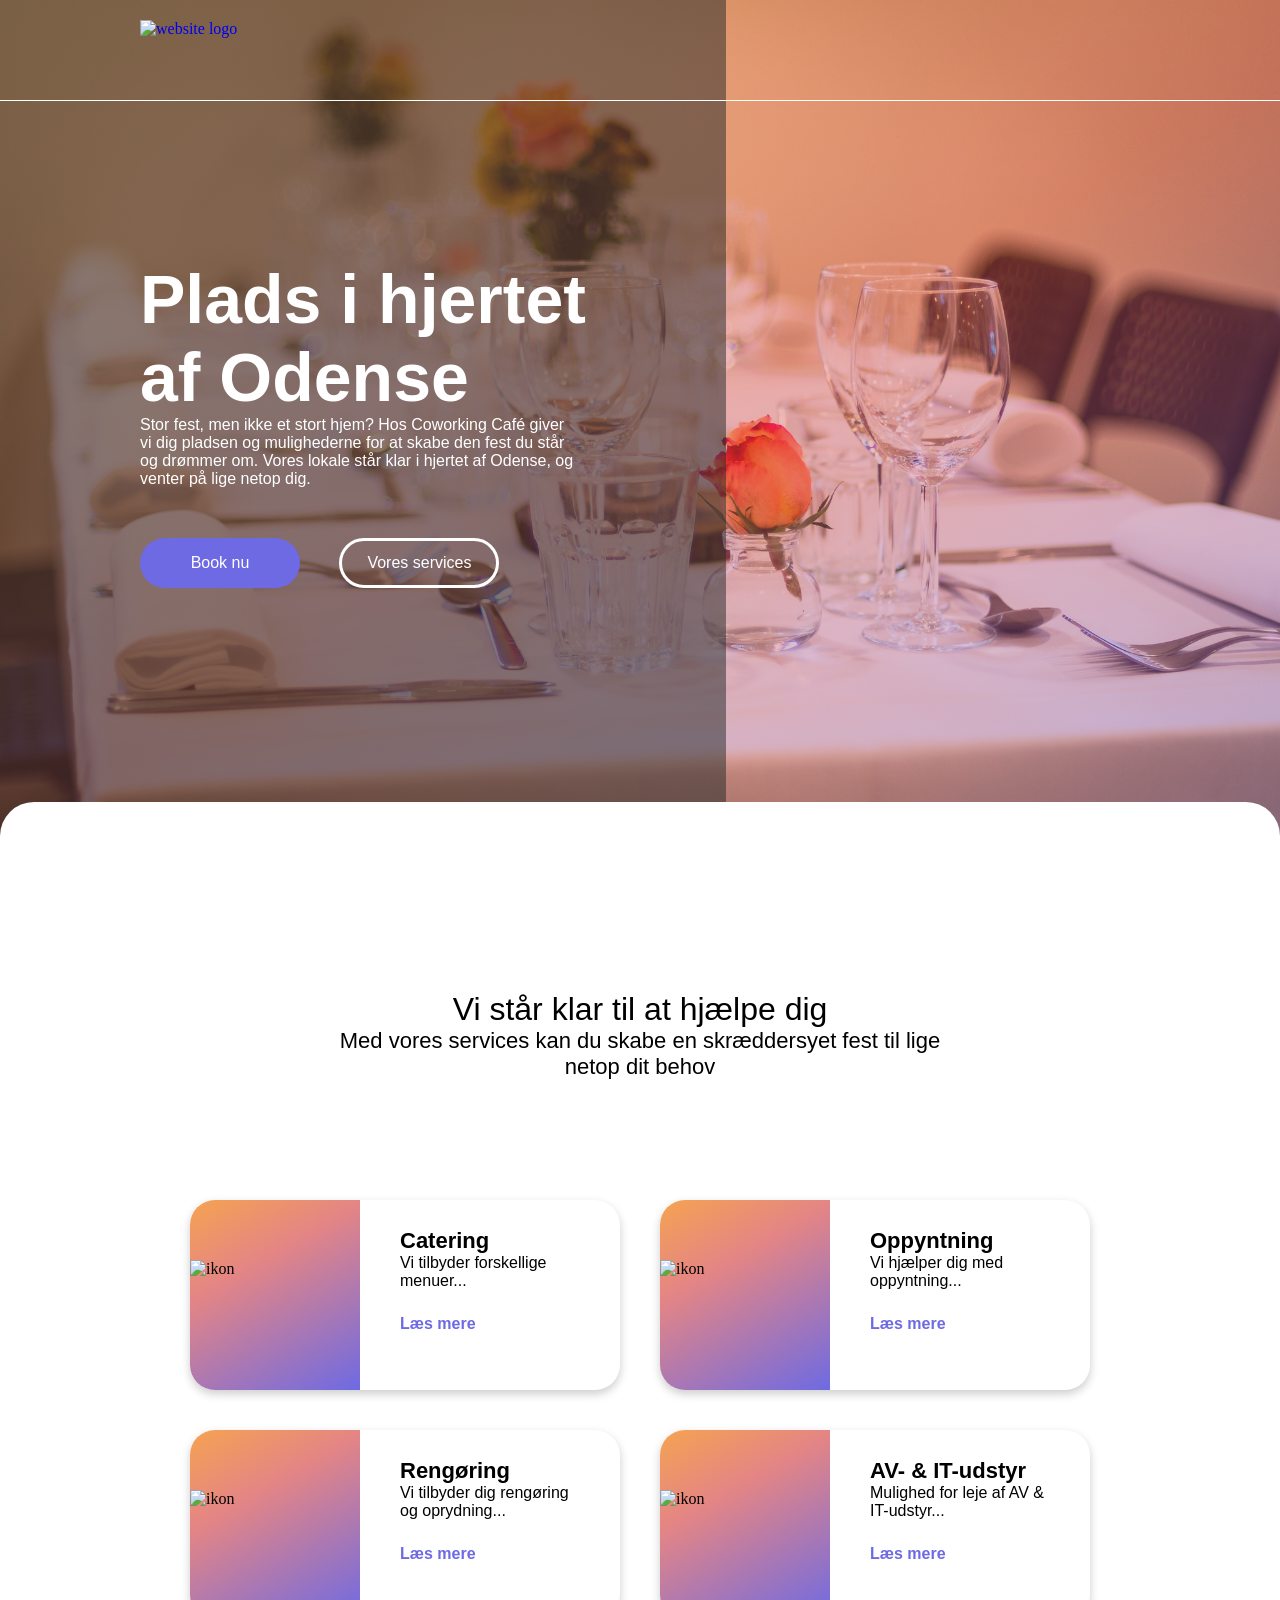
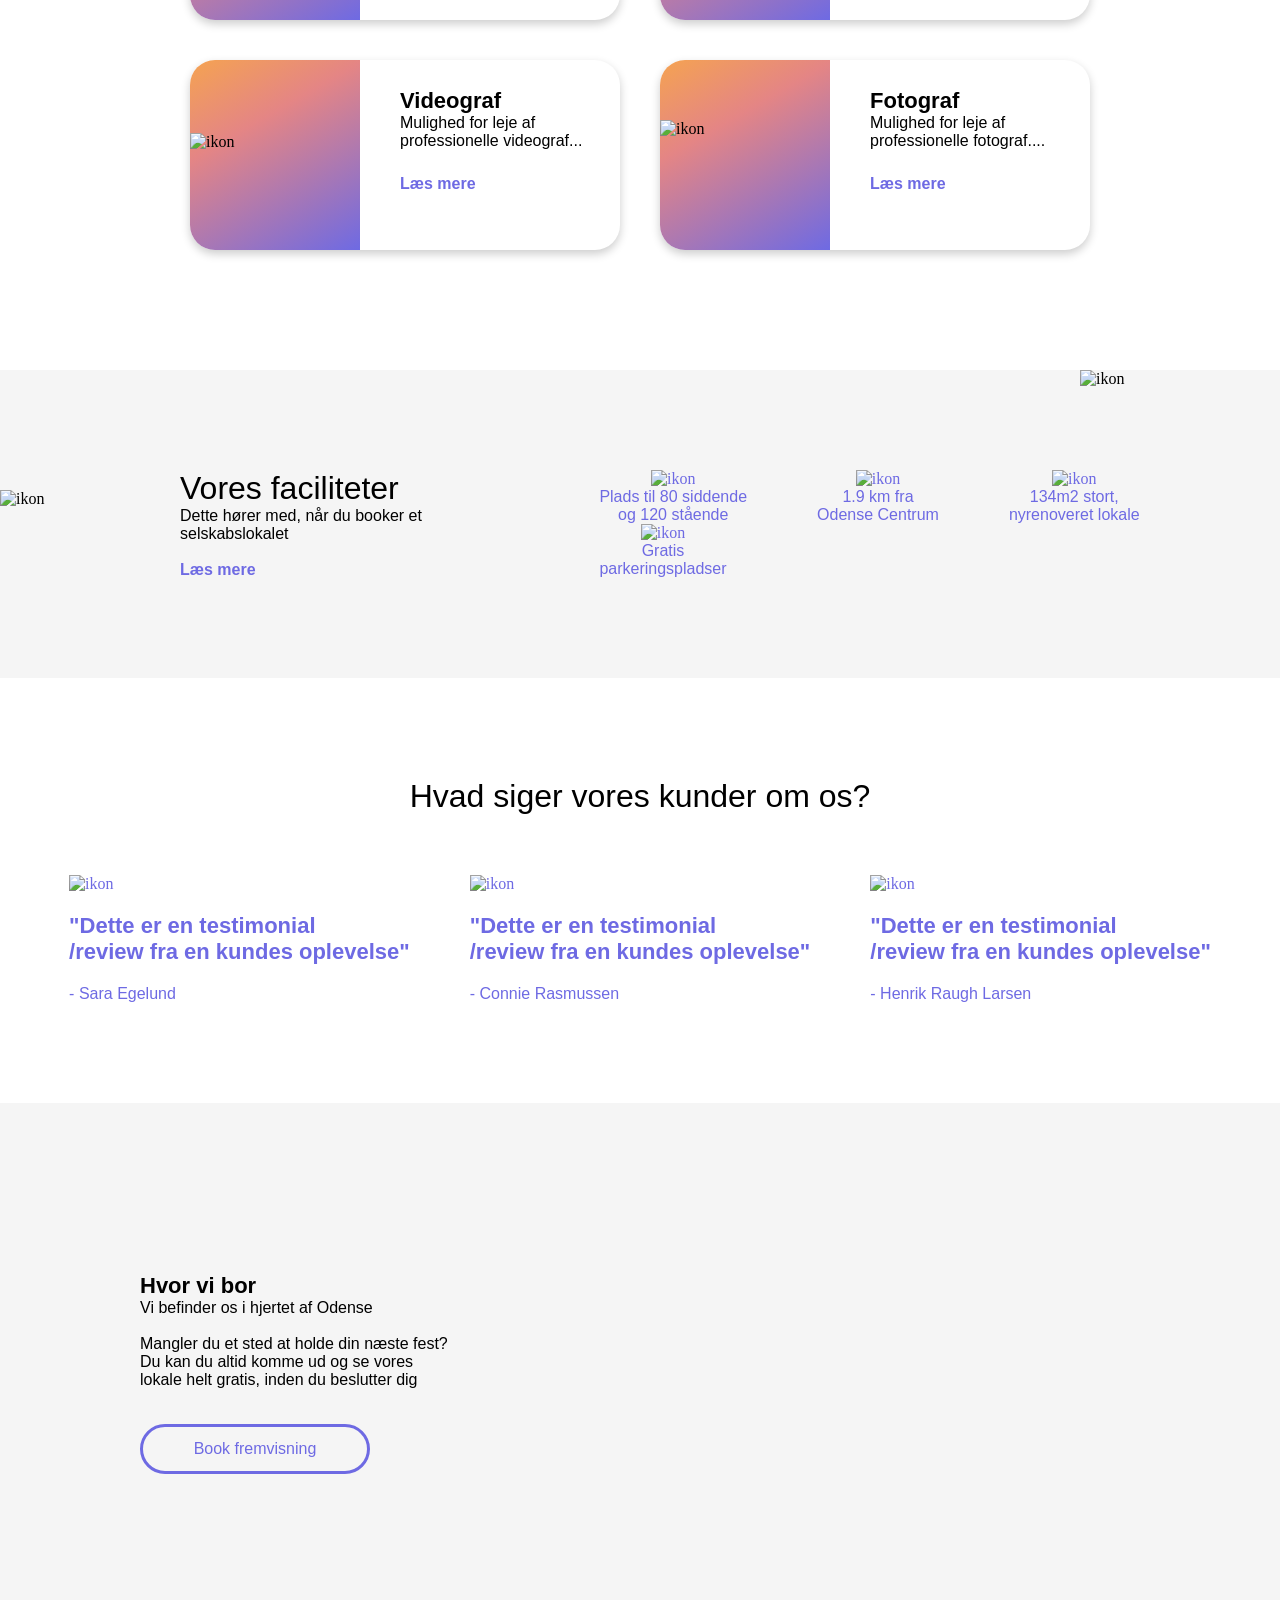
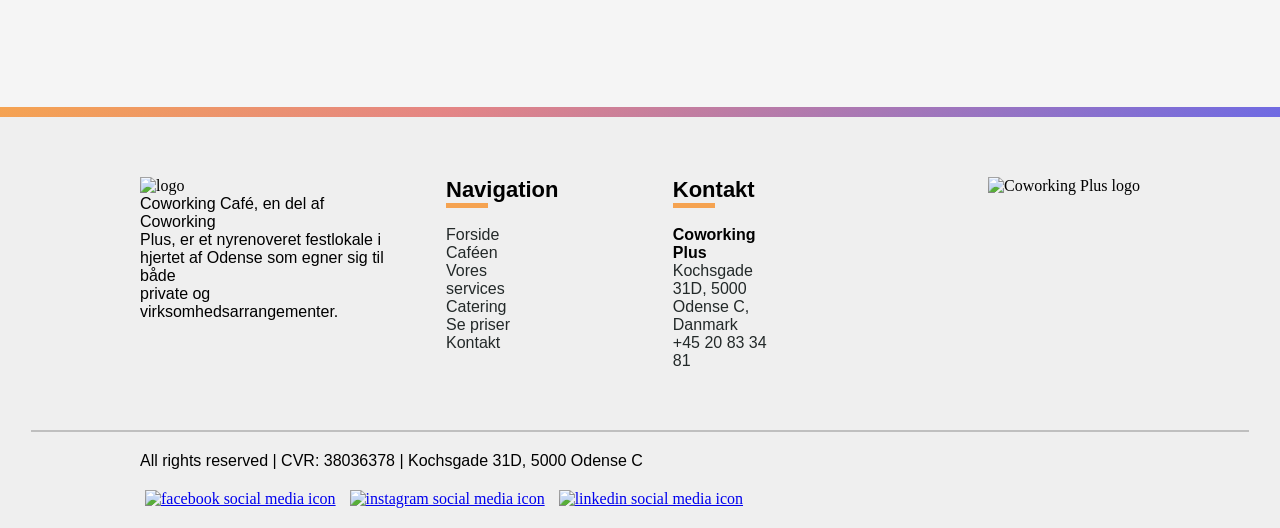
==== index.html @ d00b1289 "Add files via upload" ====
<!DOCTYPE html>
<html lang="da" dir="ltr">
  <head>
    <meta charset="utf-8">
    <link rel="stylesheet" href="style.css">
    <title>Coworking Café</title>
  </head>
  <body>
    <!--start of navigation-->
    <nav>
      <a href="index.html"><img src="ikoner/logo/logo-coworking.svg" alt="website logo"></a>
      <ul class="nav-links">
        <li>
          <a href="index.html">Forside</a>
        </li>
        <li>
          <a href="cafeen.html">Caféen</a>
        </li>
        <li>
          <a href="services.html">Vores services</a>
        </li>
        <li>
          <a href="catering.html">Catering</a>
        </li>
        <li>
          <a href="priser.html">Se priser</a>
        </li>
        <li>
          <a href="kontakt.html">Kontakt</a>
        </li>
        <a href="404.html">
          <button type="button" name="button" class="nav-primary"> Book nu </button></a>
      </ul>
    </nav>
    <!--end of navigation-->



    <!--start of hero section-->
    <div class="hero-image">
      <div class="hero-readmore-container">
        <a href="#scroll">
          <img src="ikoner/Arrow-down-white.svg" class="arrow-icon" alt="ikon">
          <p class="hover">Læs mere</p></a>
      </div>

      <div class="hero-overlay">
        <h1>Plads i hjertet <br>
          af Odense</h1>
        <p>Stor fest, men ikke et stort hjem? Hos Coworking Café giver <br>
          vi dig pladsen og mulighederne for at skabe den fest du står <br>
          og drømmer om. Vores lokale står klar i hjertet af Odense, og <br>
          venter på lige netop dig.</p>
          <!--start of primary button-->
          <a href="404.html">
            <button type="button" name="button" class="primary"> Book nu </button></a>
          <!--end of primary button-->
          <!--start of tertiary button-->
          <a href="services.html">
            <button type="button" name="button" class="tertiary">Vores services</button></a>
          <!--end of tertiary button-->
      </div>
      <div class="header-bar" id="scroll">
      </div>
    </div>



    <!--end of hero section-->



    <!--start of service cards-->
    <div class="section-title">
      <h3>Vi står klar til at hjælpe dig</h3>
      <h5>Med vores services kan du skabe en skræddersyet fest til lige <br>
        netop dit behov</h5>
    </div>

    <!--cards-->
    <section class="main-section">
      <div class="service-card">
        <div class="service-icon">
          <img src="ikoner/services/white/icon-fork.svg" alt="ikon">
        </div>
        <div class="text-right">
          <h4>Catering</h4>
          <p>Vi tilbyder forskellige menuer...</p>
          <!--start of tertiary 2 button-->
          <a href="catering.html">
            <button class="tertiary2"><span> Læs mere </span></button></a>
          <!--start of tertiary 2 button-->
        </div>
      </div>

      <div class="service-card">
        <div class="service-icon">
          <img src="ikoner/services/white/icon-celebration.svg" alt="ikon">
        </div>
        <div class="text-right">
          <h4>Oppyntning</h4>
          <p>Vi hjælper dig med oppyntning...</p>
          <!--start of tertiary 2 button-->
          <a href="services.html">
            <button class="tertiary2"><span> Læs mere </span></button></a>
          <!--start of tertiary 2 button-->
        </div>
      </div>

      <div class="service-card">
        <div class="service-icon">
          <img src="ikoner/services/white/icon-cleaning.svg" alt="ikon">
        </div>
        <div class="text-right">
          <h4>Rengøring</h4>
          <p>Vi tilbyder dig rengøring og oprydning...</p>
          <!--start of tertiary 2 button-->
          <a href="services.html">
            <button class="tertiary2"><span> Læs mere </span></button></a>
          <!--start of tertiary 2 button-->
        </div>
      </div>

      <div class="service-card">
        <div class="service-icon">
          <img src="ikoner/services/white/icon-laptop.svg" alt="ikon">
        </div>
        <div class="text-right">
          <h4>AV- & IT-udstyr</h4>
          <p>Mulighed for leje af AV & IT-udstyr...</p>
          <!--start of tertiary 2 button-->
          <a href="services.html">
            <button class="tertiary2"><span> Læs mere </span></button></a>
          <!--start of tertiary 2 button-->
        </div>
      </div>

      <div class="service-card">
        <div class="service-icon">
          <img ID="video-icon" src="ikoner/services/white/icon-video.svg" alt="ikon">
        </div>
        <div class="text-right">
          <h4>Videograf</h4>
          <p>Mulighed for leje af professionelle videograf...</p>
          <!--start of tertiary 2 button-->
          <a href="services.html">
            <button class="tertiary2"><span> Læs mere </span></button></a>
          <!--start of tertiary 2 button-->
        </div>
      </div>

      <div class="service-card">
        <div class="service-icon">
          <img src="ikoner/services/white/icon-camera.svg" alt="ikon">
        </div>
        <div class="text-right">
          <h4>Fotograf</h4>
          <p>Mulighed for leje af professionelle fotograf....</p>
          <!--start of tertiary 2 button-->
          <a href="services.html">
            <button class="tertiary2"><span> Læs mere </span></button></a>
          <!--start of tertiary 2 button-->
        </div>
      </div>
    </section>
    <!--end of service cards-->



    <!--start of facility section -->
  <div class="facility-container">
    <div class="title">
      <div class="text">
       <h3>Vores faciliteter</h3>
        <p>  Dette hører med, når du booker et selskabslokalet </p>
         <br>

   <!--start of tertiary 2 button !-->
       <a href="cafeen.html">
        <button class="tertiary2"><span> Læs mere </span></button></a>
       </div>
    </div>
  <!--end of tertiary 2 button-->

  <!--start of icons !-->
  <div class="column">
    <div class="people">
      <img src="Ikoner/faciliteter/gradient/icon-people.svg" class="people-icon" alt="ikon">
         <p>Plads til 80 siddende <br>
       og 120 stående</p>
    </div>

    <div class="shoppingbag">
      <img src="Ikoner/faciliteter/gradient/icon-shoppingbag.svg" class="shoppingbag-icon" alt="ikon">
        <p> 1.9 km fra <br>
          Odense Centrum</p>
    </div>

    <div class="building">
      <img src="Ikoner/faciliteter/gradient/icon-building.svg" class="building-icon" alt="ikon">
        <p> 134m2 stort, <br>
          nyrenoveret lokale</p>
    </div>

      <div class="parking">
        <img src="Ikoner/faciliteter/gradient/icon-parking.svg" class="parking-icon" alt="ikon">
           <p> Gratis <br>
         parkeringspladser</p>
      </div>
   </div>
  <!--End of icon-->

  <!--start of flowers image -->
    <div class="flower-top">
      <img src="Ikoner/blomster/gradient/flower-top.svg" class="flower-top" alt="ikon">
    </div>

    <div class="flower-down">
      <img src="Ikoner/blomster/gradient/flower-down.svg" class="flower-down" alt="ikon">
    </div>
  </div>
    <!--end of flowers -->
    <!--end of facility section -->



    <!--start of testimonial section-->
    <section class="testimonial-section">
      <h3>Hvad siger vores kunder om os?</h3>

      <div class="testimonial-row">
          <div class="testimonial-card">
            <img src="ikoner/testimonials/icon-qoutes.svg" alt="ikon">
            <h4>"Dette er en testimonial <br>
              /review fra en kundes oplevelse"</h4>
              <p>- Sara Egelund </p>
          </div>

          <div class="testimonial-card">
            <img src="ikoner/testimonials/icon-qoutes.svg" alt="ikon">
            <h4>"Dette er en testimonial <br>
              /review fra en kundes oplevelse"</h4>
              <p>- Connie Rasmussen</p>
          </div>

          <div class="testimonial-card">
            <img src="ikoner/testimonials/icon-qoutes.svg" alt="ikon">
            <h4>"Dette er en testimonial <br>
              /review fra en kundes oplevelse"</h4>
              <p>- Henrik Raugh Larsen </p>
          </div>
      </div>
    </section>
    <!--end of testimonial sections-->



  <!--start of map section-->
  <section class="map-section">
    <div class="map-textbox">
      <h4>Hvor vi bor</h4>
      <p>Vi befinder os i hjertet af Odense<br><br>

        Mangler du et sted at holde din næste fest? <br>
        Du kan du altid komme ud og se vores<br>
        lokale helt gratis, inden du beslutter dig</p>
        <!--start of secondary long button-->
        <a href="404.html">
          <button type="button" name="button" class="secondary-long">Book fremvisning</button></a>
        <!--end of secondary long button-->
    </div>

    <div class="google-maps">
      <iframe src="https://www.google.com/maps/embed?pb=!1m18!1m12!1m3!1d2265.408432195216!2d10.3978566!3d55.4032265!2m3!1f0!2f0!3f0!3m2!1i1024!2i768!4f13.1!3m3!1m2!1s0x464d2001b8039b37%3A0x5b349b2e5255efdf!2sKochsgade%2031D%2C%205000%20Odense!5e0!3m2!1sda!2sdk!4v1653044397996!5m2!1sda!2sdk" height="600px" width="100%" style="border:0;" allowfullscreen="" loading="lazy" referrerpolicy="no-referrer-when-downgrade"></iframe>
    </div>

  </section>
  <!--end of map sections-->



    <!--start of footer-->
    <footer>
      <div class="gradient-line">
      </div>

      <div class="container">
        <!--first column-->
        <div class="footer-col1">
          <img class="footer-logo" src="ikoner/logo/logo-coworking.svg" alt="logo" >
          <p>Coworking Café, en del af Coworking <br>
          Plus, er et nyrenoveret festlokale i <br>
          hjertet af Odense som egner sig til både <br>
          private og virksomhedsarrangementer.</p>
        </div>

        <div class="footer-alignleft">
          <!--secound column-->
          <div class="footer-col2">
            <h4>Navigation</h4>
            <hr class="yellow"><br>
            <ul class="footer-links">
              <li>
                <a href="index.html">Forside</a>
              </li>
              <li>
                <a href="cafeen.html">Caféen</a>
              </li>
              <li>
                <a href="services.html">Vores services</a>
              </li>
              <li>
                <a href="catering.html">Catering</a>
              </li>
              <li>
                <a href="priser.html">Se priser</a>
              </li>
              <li>
                <a href="kontakt.html">Kontakt</a>
              </li>
            </ul>
          </div>

          <!--third column-->
          <div class="footer-col3">
            <h4>Kontakt</h4>
            <hr class="yellow"><br>
            <p><b>Coworking Plus</b><br>
              <a href="https://www.google.com/maps/place/Kochsgade+31D,+5000+Odense/@55.4032295,10.3956626,17z/data=!3m1!4b1!4m5!3m4!1s0x464d2001b8039b37:0x5b349b2e5255efdf!8m2!3d55.4032265!4d10.3978567?hl=en">
                Kochsgade 31D, 5000<br>
                Odense C, Danmark</a><br>
            <a href="tel:+45 20 83 34 81">
              +45 20 83 34 81</a>
            </p>
          </div>
        </div>

        <!--fourth column-->
        <div class="footer-col4">
          <img class="coworking-plus-logo" src="ikoner/logo/logo-coworkingCafe.svg" alt="Coworking Plus logo">
        </div>
      </div>

      <!--bottom row-->
        <div class="container">
          <hr class="baseline">
          <div class="bottom-text">
            <p>All rights reserved | CVR: 38036378 | Kochsgade 31D, 5000 Odense C</p>
          </div>

          <div class="bottom-text">
            <a href="https://www.facebook.com/CWOPlusOdense/" target="_blank" ><img src="ikoner/some/icon-facebook.svg" alt="facebook social media icon"></a>
            <a href="https://www.instagram.com/cwoplus/?hl=da" target="_blank" ><img src="ikoner/some/icon-instagram.svg" alt="instagram social media icon"></a>
            <a href="https://www.linkedin.com/company/cwoplus/mycompany/" target="_blank"><img src="ikoner/some/icon-linkedin.svg" alt="linkedin social media icon"></a>
          </div>
        </div>
    </footer>
    <!--end of footer-->
  </body>
</html>
---- style.css ----
* {
  margin: 0;
  padding: 0;
}


@import url('https://fonts.googleapis.com/css2?family=Heebo:wght@400;500;700&display=swap');
h1{
  font-family: 'Heebo', sans-serif;
  font-size: 68px;
  font-weight: 700;
}

h2{
  font-family: 'Heebo', sans-serif;
  font-size: 48px;
  font-weight: 700;
}

h3{
  font-family: 'Heebo', sans-serif;
  font-size: 32px;
  font-weight: 500;
}

h4{
  font-family: 'Heebo', sans-serif;
  font-size: 22px;
  font-weight: 700;
}

h5{
  font-family: 'Heebo', sans-serif;
  font-size: 22px;
  font-weight: 400;
}

p {
  font-family: 'Heebo', sans-serif;
  font-size: 16px;
  font-weight: 400;
  text-decoration: none;
}

/*start of primary button*/
.primary{
  background-color: #6E6AE3;
  border: none;
  border-radius: 25px;
  color: #FFFFFF;
  cursor: pointer;
  font-family: 'Heebo', sans-serif;
  font-size: 16px;
  font-weight: 400;
  height: 50px;
  padding: 14px 40px 14px 40px;
  transition: 0.4s;
  width: 160px;
}

.primary:hover{
  background-color: #8783F3;
}
/*end of primary button*/

/*start of primary long button*/
.primary-long{
  background-color: #6E6AE3;
  border: none;
  border-radius: 25px;
  color: #FFFFFF;
  cursor: pointer;
  font-family: 'Heebo', sans-serif;
  font-size: 16px;
  font-weight: 400;
  height: 50px;
  padding: 14px 40px 14px 40px;
  transition: 0.4s;
  width: 230px;
}

.primary-long:hover{
  background-color: #8783F3;
}
/*end of primary long button*/

/*start of secondary long button*/
.secondary-long{
  background-color: #FFFFFF;
  border: solid 3px #6E6AE3;
  border-radius: 25px;
  color: #6E6AE3;
  cursor: pointer;
  font-family: 'Heebo', sans-serif;
  font-size: 16px;
  font-weight: 400;
  height: 50px;
  padding: 10px 40px 10px 40px;
  transition: 0.4s;
  width: 230px;
}

.secondary-long:hover{
  background-color: #6E6AE3;
  color: #FFFFFF;
}
/*end of secondary long button*/

/*start of tertiary button*/
.tertiary{
  background-color: transparent;
  border: solid 3px #FFFFFF;
  border-radius: 25px;
  color: #FFFFFF;
  cursor: pointer;
  font-family: 'Heebo', sans-serif;
  font-size: 16px;
  font-weight: 400;
  height: 50px;
  padding: 10px 20px 10px 20px;
  transition: 0.4s;
  width: 160px;
}

.tertiary:hover{
  background-color: #FFFFFF;
  color: #816869;
}
/*end of tertiary button*/

/*start of tertiary 2 button*/
.tertiary2 {
  background-color: transparent;
  border: none;
  color: #6E6AE3;
  cursor: pointer;
  font-family: 'Heebo', sans-serif;
  font-size: 16px;
  font-weight: 700;
  text-align: center;
}

.tertiary2 span {
  cursor: pointer;
  display: inline-block;
  position: relative;
  transition: 0.2s;
}

.tertiary2 span:after {
  content: url(ikoner/hover/right-arrow.svg);
  position: absolute;
  opacity: 0;
  transition: 0.2s;
}

.tertiary2:hover span {
  padding-right: 40px;
}

.tertiary2:hover span:after {
  opacity: 1;
  right: 0;
  padding: 0px 0px 0px 10px;
}
/*end of tertiary 2 button*/

/*start global code*/
/*start navigation*/
@media only screen and (max-width:1400px) {
  .nav-links{
    display: none;
  }
}


nav{
  background-color: transparent;
  border-bottom: 1px solid #FFFFFF;
  height: auto;
  text-align: right;
  padding: 20px 0px 20px 0px;
  position: absolute;
  width: 100%;
  z-index: 9999;
}

nav img{
  float: left;
  height: 60px;
  margin-left: 140px;
}

.nav-links{
  font-family: 'Heebo', sans-serif;
  font-size: 16px;
  font-weight: 700;
  list-style: none;
}

.nav-links li {
  display: inline-block;
  padding: 0px 20px;
}

.nav-links li a {
  color: #FFFFFF;
  text-decoration: none;
  transition: all 0.3s ease 0s;
}

.nav-links li a:hover {
  color: #6E6AE3;
}
  /*start of primary button*/
.nav-primary{
  align-items: flex-end;
  background-color: #6E6AE3;
  border: none;
  border-radius: 25px;
  color: #FFFFFF;
  cursor: pointer;
  font-family: 'Heebo', sans-serif;
  font-size: 16px;
  font-weight: 400;
  height: 50px;
  margin: 0px 140px 0px 50px;
  padding: 14px 40px 14px 40px;
  transition: 0.4s;
  width: 160px;
}

.primary:hover{
  background-color: #8783F3;
}
  /*end of primary button*/
  /*end of navigation*/




/*Start of subheader*/
.subheader-img {
  background-image: linear-gradient(150deg, rgba(245, 163, 81, 0.4), rgba(217, 82, 82, 0.4), rgba(110, 106, 227, 0.4)), url("img/hero-image.jpg");
  background-position: center;
  background-repeat: no-repeat;
  background-size: cover;
  font-family: Arial, Helvetica, sans-serif;
  height: 40%;
  margin: 0;
  position: relative;
}

.subheader-overlay{
  color: #FFFFFF;
  height: auto;
  padding: 150px 0px 70px 0px;
  position: absolute;
  text-align: center;
  width: 100%;
}

.subheader-bar{
  background-color: #ffffff;
  border-top-left-radius: 34px;
  border-top-right-radius: 34px;
  height: 100px;
  position: absolute;
  top: 36%;
  width: 100%;
}

.section-title{
  margin: 0px 0px 100px 0px;
  text-align: center;
}
  /*end of subheader*/



  /*start of footer*/
  .gradient-line{
    background: linear-gradient(150deg, #F5A351 0%, #E48585 35%, #6E6AE3 100%);
    height: 10px;
    margin-bottom: 60px;
    width: 100%;
  }

  footer{
    background-color: #EFEFEF;
    height: auto;
    width: 100%;
  }

  .yellow{
    background-color: #F5A351;
    border-color: #F5A351;
    border-style: solid;
    height: 3px;
    width: 40px;
  }

  .container{
    display: flex;
    flex-wrap: wrap;
    justify-content: space-between;
    width: 100%;
  }

  .footer-alignleft{
    display: flex;
    margin-right: auto;
    width: 30%;
  }

  /*first column*/
  .footer-col1{
    padding-left: 140px;
    width: 20%;
  }

  .footer-logo{
  }

  /*secound column*/
  .footer-col2{
    margin-left: 50px;
    width: 20%;
  }

  .footer-links{
    list-style: none;
  }

  .footer-links li a{
    color: #232929;
    font-family: 'Heebo', sans-serif;
    font-size: 16px;
    font-weight: 400;
    list-style: none;
    text-decoration: none;
  }

  .footer-links li a:hover{
    color: #6E6AE3;
    transition: 0.3s;
  }

  /*third column*/
  .footer-col3{
    margin-left: 150px;
    width: auto;
  }

  .footer-col3 a{
    color: #232929;
    text-decoration: none;
  }

  .footer-col3 a:hover{
    color: #6E6AE3;
    text-decoration: none;
  }

  /*fourth column*/
  .footer-col4{
    float: right;
    width: 30%;
  }

  .footer-col4 .coworking-plus-logo{
    float: right;
    padding-right: 140px;
    margin-right: auto;
  }

  /*bottom row*/
  .baseline{
    align-items: center;
    background-color: #BFBFBF;
    border-color: #BFBFBF;
    border-style: solid;
    margin: 60px auto 20px auto;
    width: 95%;
  }

  .bottom-text{
    margin: 0px 140px 20px 140px;
  }

  .bottom-text img{
    margin: 0px 5px 0px 5px;
  }
  /*end of footer*/
/*end of gobal code*/


/*-----------------------------------------------------------------*/


/*start of index page*/
/*start of hero section*/
body, html {
  height: 100%;
}

.hero-image {
  background-image: linear-gradient(150deg, rgba(245, 163, 81, 0.4), rgba(217, 82, 82, 0.4), rgba(110, 106, 227, 0.4)), url("img/hero-image.jpg");
  background-position: center;
  background-repeat: no-repeat;
  background-size: cover;
  font-family: Arial, Helvetica, sans-serif;
  height: 99%;
  margin: 0;
  position: relative;
}

.hero-overlay{
  background: rgba(35, 41, 41, 0.5);
  color: #FFFFFF;
  height: 65%;
  padding: 260px 140px 0px 140px;
  position: absolute;
  text-shadow: rgba(35, 41, 41, 0.2);
  width: auto;
}

.hero-overlay button{
  margin: 50px 35px 0px 0px;
}


/*scroll down*/
@media only screen and (max-width: 1500px) {
  .hero-readmore-container {
    display: none;
   }
}

.hero-readmore-container {
  color: #FFFFFF;
  left: 0;
  padding-bottom: 80px;
  position: absolute;
  right: 0;
  text-align: center;
  top: 78%;
  z-index: 9999;
 }

 .hero-readmore-container a{
   color: #FFFFFF;
   text-decoration: none;
 }
/*end of hero section*/



/*start of service section*/
.header-bar{
  background-color: #FFFFFF;
  border-top-left-radius: 34px;
  border-top-right-radius: 34px;
  height: 100px;
  position: absolute;
  top: 90%;
  width: 100%;
}

.section-title{
  margin: 100px 0px 100px 0px;
  text-align: center;
}

/*start of service cards*/
.main-section {
  display: flex;
  flex-wrap: wrap;
  justify-content: center;
  margin: 0px 140px 100px 140px;
}

.service-card {
  background: #FFFFFF;
  border-radius: 25px;
  box-shadow: 0px 4px 10px rgba(0,0,0, 0.2);
  box-sizing: border-box;
  float: right;
  margin: 20px;
  height: 190px;
  width: 430px
}

.service-icon{
  background: linear-gradient(150deg, #F5A351 0%, #E48585 35%, #6E6AE3 100%);
  border-top-left-radius: 25px;
  border-bottom-left-radius: 25px;
  float:left;
  height: 190px;
  width: 170px;
}

#video-icon{
  padding-top: 73px;
}

.service-icon img{
  display: block;
  padding-top: 60px;
  margin: auto;
}

.text-right{
  padding: 28px 30px 30px 210px;
}

.text-right button{
  padding-top: 25px;
}
/*end of service cards*/
/*end of service section*/



/*start of facility section*/
.title {
  padding: 100px 40px 0px 180px;

/*Start of facility icons*/
}
.column {
  color: #6E6AE3;
  column-gap: 70px;
  display: flex;
  float: right;
  flex-wrap: wrap;
  padding: 100px 100px 100px 100px;
  text-align: center;
  }

.facility-container {
  background-color: #F5F5F5;
  display: flex;
  flex-direction: row;
}

.people-icon {
  height: 70px;
  width: 70px;
}

.shoppingbag-icon {
  height: 70px;
  width: 70px;
}

.building-icon {
  height: 70px;
  width: 70px;
}

.parking-icon {
  height: 70px;
  width: 70px;
}

/*Start of flowers*/
.flower-top{
  display: flex;
  height: 200px;
  right: 0;
  padding: 0px 0px 0px 0px;
  position: absolute;
  width: 200px;
}

.flower-down{
  display: flex;
  height: 200px;
  width: 200px;
  padding: 60px 0px 140px 0px;
  position: absolute;
}
/*End of flowers*/
/*end of facility section*/



/*start of testimonial sections*/
.testimonial-section{
  height: auto;
}

.testimonial-section h3{
  padding-top: 100px;
  text-align: center;
}

.testimonial-row{
  display: flex;
  flex-wrap: wrap;
  justify-content: center;
}

.testimonial-card{
  color: #6E6AE3;
  margin: 60px 30px 100px 30px;
}

.testimonial-card h4{
  margin: 20px 0px 20px 0px;
}
/*end of testimonial sections*/

/*start of map section*/
.map-section{
  background-color: #F5F5F5;
  display: flex;
  flex-wrap: wrap;
  justify-content: space-between;
  width: 100%;
}

.map-section button{
 background-color: #F5F5F5;
 margin-top: 35px;
}

.map-textbox{
  padding: 170px 0px 170px 140px;
  width: auto;
}

.google-maps{
  float: right;
  width: 50%;
}
/*end of map section*/
/*end of index page*/


/*-----------------------------------------------------------------*/

/*start of cafeen page*/
/*start of café info*/
.cafe-button-container {
  margin: 50px 0px 70px 140px;
}

.cafe-button-container button {
  margin-right: 35px;
}

.cafe-info-container {
  display: flex;
  flex-direction: row;
  justify-content: space-between;
}

.cafe-text-container {
  margin-left: 140px;
  margin-top: 70px;
  width: 40%;
  }

.facility-container2 {
  border-left: #D3D4D4 solid 1px;
  display: flex;
  flex-direction: column;
  float: left;
  height: 250px;
  justify-content: space-between;
  margin: 90px 140px 0px 0px;
  padding-left: 100px;
  width: 30%;
 }

.facility {
  display: flex;
  flex-direction: row;
}

.facility-icon {
  margin-right: 20px;
}

.facility-icon2 {
  height: 32px;
  padding-left: 2px;
  padding-right: 26px;
}

.facility-icon3 {
  height: 30px;
  padding-left: 2px;
  padding-right: 24.5px;
}

.facility-icon4 {
  height: 35px;
  padding-left: 2px;
  padding-right: 24px;
}

#icon-text4 {
  padding-top: 5px;
}
/*end of café info*/


/*start of subnav*/
.subnav {
  display: flex;
  flex-direction: row;
  margin-bottom: 20px;
  margin-left: 140px;
}
.tab {
  background-color: #FFFFFF;
  border: none;
  cursor: pointer;
  font-family: 'heebo', 'Sans-serif';
  font-size: 16px;
  font-weight: 500;
  padding: 10px;
  width: 100px;
}

.tab:hover{
  color: #6E6AE3;
}

#tab1 {
  color: #6E6AE3;
  border-bottom: solid 5px #6E6AE3;
}

#tab2 {
  border-bottom: solid 5px #DEE1E0;
}

#tab3 {
  border-bottom: solid 5px #DEE1E0;
}
/*end of subnav*/

.visuals-container {
  display: block;
  height: 700px;
  text-align: center;
}

/*start of image gallery*/
.images-container {
  display: flex;
  flex-direction: row;
  height: 600px;
  margin: 0px 140px 0px 140px;
  justify-content: center;
  text-align: center;
  width: auto;
}

.images-container-mini {
  display: flex;
  flex-direction: column;
  height: 600px;
  width: auto;
}

.images-container-mini2 {
  display: flex;
  flex-direction: row;
}

.img1 {
  border: solid 10px #FFFFFF;
  height: 600px;
  object-fit: contain;
  width: auto;
}

.img2 {
  border: solid 10px #FFFFFF;
  height: 325px;
  object-fit: fill;
  width: auto;
}

.img3 {
  border: solid 10px #FFFFFF;
  height: 255px;
  object-fit: fill;
  width: auto;
}

.img4 {
  height: 550px;
  width: auto;
}

.img5 {
  height: 500px;
  width: auto;
}
/*end of image gallery*/

/*start of 3D block*/
.room-container {
  display: none;
  justify-content: center;
  width: auto;
}
/*end of 3D block*/

/*start of map block*/
.map-container {
  display: none;
  justify-content: center;
}

.google-maps2{
  height: auto;
  justify-content: center;
  margin: auto;
}
/*end of map block*/


/*end of cafeen page*/


/*-----------------------------------------------------------------*/


/*start of services page*/
  /*start of styled text*/
  .header-subtext
  {
    color: #FFFFFF;
    font-family: 'Heebo', sans-serif;
    font-size: 22px;
    font-weight: 400;
    padding-top: 0;
    text-shadow: 0px 3px 4px #2b2b2b;
  }
  .header-title-text{
    color: #FFFFFF;
    font-family: 'Heebo', sans-serif;
    font-size: 48px;
    font-weight: 700;
    text-shadow: 0px 3px 8px #2b2b2b;
  }

  .services-text-title{
    color: #232929;
    font-family: 'Heebo', sans-serif;
    font-size: 22px;
    font-weight: 500;
    padding-bottom: 25px;
  }

  .text-container{
    color: #232929;
  }
/*end of styled text*/




/*start of services cards*/
.button-container {
 text-align: center;
 padding-bottom: 80px;
 left: 50%;
}

.servicebox {
  align-items: center;
  background-color: #FFFFFF;
  border-radius: 25px;
  box-shadow: 0px 3px 6px #D6D6D6;
  display: flex;
  flex-direction: column;
  height: 330px;
  margin-top: 70px;
  margin: 70px 20px 0px 20px;
  padding: 20px;
  width: 240px;

}
.services-container {
  display: flex;
  flex-wrap: wrap;
  justify-content: center;
  margin: 0px 100px 50px 100px;
}

/*start of service icons styling*/
.services-icon-a {
  margin-bottom: 25px;
  margin-top: 20px;
}

.services-icon-b {
  margin-bottom: 20px;
  margin-top: 20px;
}

.services-icon-c {
  margin-bottom: 30px;
  margin-top: 20px;
}

.services-icon-d {
  margin-bottom: 21px;
  margin-top: 20px;
}

.services-icon-e {
  margin-bottom: 21px;
  margin-top: 20px;
}
/*end of service icons styling*/

.text-container {
  text-align: center;
  }
/*end of services cards*/
/*end of services page*/


/*-----------------------------------------------------------------*/


/*start of catering page*/
/*start of catering info*/
.catering-info {
  align-items: center;
  background-color: #FFFFFF;
  border-radius: 25px;
  display: flex;
  flex-direction: column;
  height: 330px;
  margin-top: 70px;
  padding: 20px;
  text-align: center;
  width: 240px;

}
.arrow-icon {
 margin-top: 12px;
}

.catering-icon {
  height: 80px;
  margin-bottom: 8px;
  margin-top: 20px;
  width: auto;
}

.catering-info-container {
  display:flex;
  flex-direction: row;
  justify-content: space-around;
  margin-bottom: 30px;
  margin-left: 140px;
  margin-right: 140px;
}

.readmore-container {
  text-align: center;
    padding-bottom: 80px;
 }

 .readmore-container a{
   color: #232929;
   text-decoration-line: none;
 }

/*end of catering info*/

/*start of menus*/
.flowers1 {
  height: 650px;
  left: 50%;
  margin-top: 35px;
  position: relative;
  text-align: center;
  top: 50%;
  transform: translate(-50%, -50%);
}

.flowers2 {
  height: 670px;
  left: 30%;
  margin-top: 35px;
  position: relative;
  text-align: center;
  top: 50%;
  transform: translate(-50%, -50%);
}

.food1 {
  height: 100%;
  width: 100%;
  object-fit: cover;
}

.food-image-container
  {
  width: 50%;
  height: 700px;
}

.menu1 {
  display: flex;
  flex-direction:row;
  height: 700px;
  width: 100%;
}

.menu-container {
  display: flex;
  flex-direction: column;
}

.menu-icon {
  height: auto;
  width: 33px;
  padding-bottom: 20px;
  padding-top: 20px;
}

.menu-icon2 {
  height: auto;
  width: 33px;
  padding-bottom: 15px;
  padding-top: 15px;
}


.menu-text-container
  {
  height: 700px;
  width: 50%;
  text-align:center;
}

.menu-text-wrapper {
  height: 700px;
  margin-top: 35px;
  position: absolute;
  text-align: center;
  transform: translate(25%, -100%);
}

.menu-text-wrapper2 {
  height: 700px;
  margin-top: 35px;
  position: absolute;
  text-align: center;
  transform: translate(25%,-102%);
}

.menu-text-wrapper3 {
  height: 700px;
  margin-top: 35px;
  position: absolute;
  text-align: center;
  transform: translate(33.5%, -100%);
}

.menu-top {
  margin-bottom: 20px;
}

/*end of menus*/
/*end of catering page*/


/*-----------------------------------------------------------------*/


/*start of priser page*/
.priser-title{
  text-align: center;
}

.priser-section{
  display: flex;
  flex-wrap: wrap;
  height: auto;
  justify-content: space-between;
  padding: 60px 140px 100px 140px;
}

/*skræddersyet*/
.skreddersyet{
  background-color: #FFFFFF;
  border-radius: 25px 25px 25px 25px;
  box-shadow: 0px 4px 10px rgba(0,0,0, 0.2);
  height: auto;
  width: auto;
}

.skreddersyet button{
  margin: 0px 80px 50px 80px;
}

.skreddersyet-pakke-box{
  background: linear-gradient(150deg, #F5A351 0%, #E48585 35%, #6E6AE3 100%);
  border-radius: 25px 25px 100px 0px;
  color: #FFFFFF;
  height: 280px;
  padding-top: 30px;
  text-align: center;
  width: 400px;
}

.skreddersyet-pakke-box p{
  padding-bottom: 20px;
}

.skreddersyet-pakke-box span{
  font-size: 22px;
}

.skreddersyet-pakke-service{
  border-radius: 0px 0px 25px 25px;
}

.plus{
  color: #232929;
  display: inline-block;
  font-family: 'Heebo', sans-serif;
  font-size: 16px;
  font-weight: 400;
  list-style: none;
  padding: 40px 0px 30px 100px;
  float: left;
}

ul.plus li{
  background: url("ikoner/se priser/icon-plus.svg")  no-repeat left top;
  padding-left: 60px;
  margin-bottom: 20px;
}



/*Premade*/
.premade{
  background-color: #FFFFFF;
  border-radius: 25px 25px 25px 25px;
  box-shadow: 0px 4px 10px rgba(0,0,0, 0.2);
  height: auto;
  width: auto;
}

.premade button{
  margin: 0px 80px 50px 80px;
}

.premade h1{
  margin-top: 20px;
}

.premade-pakke-box{
  background: #6E6AE3;
  border-radius: 25px 25px 100px 0px;
  color: #FFFFFF;
  height: 280px;
  padding-top: 30px;
  text-align: center;
  width: 400px;
}

.premade-pakke-box p{
  padding-bottom: 20px;
}

.premade-pakke-box span{
  font-size: 22px;
}

.premade-pakke-service{
  border-radius: 0px 0px 25px 25px;
}

.check{
  color: #232929;
  display: inline-block;
  font-family: 'Heebo', sans-serif;
  font-size: 16px;
  font-weight: 400;
  list-style: none;
  padding: 40px 0px 0px 100px;
  float: left;
}

ul.check li{
  background: url("ikoner/se priser/icon-check.svg")  no-repeat left top;
  padding-left: 60px;
  margin-bottom: 20px;
}

.cross{
  color: #C4C4C4;
  display: inline-block;
  font-family: 'Heebo', sans-serif;
  font-size: 16px;
  font-weight: 400;
  list-style: none;
  padding: 0px 0px 30px 100px;
  float: left;
}

ul.cross li{
  background: url("ikoner/se priser/icon-cancel.svg")  no-repeat left top;
  padding-left: 60px;
  margin-bottom: 20px;
}
/*end of priser page*/


/*-----------------------------------------------------------------*/


/*start of Kontakt page*/
/*start of styled text*/
.contact-subtext {
  color: #1D1D1D;
  font-family: 'Heebo', sans-serif;
  font-size: 22px;
  font-weight: 400;
  padding-top: 10px;
}

.contact-text{
  color: #FFFFFF;
  font-family: 'Heebo', sans-serif;
  font-size: 32px;
  font-weight: 500;
}
/*end of styled text*/


.contact1{
  display: flex;
  flex-direction: row;
  margin: 50px;
}

.contact-container {
  display: flex;
  flex-direction: row;
  height: 900px;
  justify-content: space-between;
  width: auto;
}

.contact-fields-container {
  margin: 30px;
  text-align: center;
}

.contact-field {
  margin-bottom: 25px;
  text-align: left;
}

.contact-form-container {
  display: flex;
  flex-direction: column;
  height: 700px;
  margin-left: 50px;
  margin-top: 150px;
  /* text-align: center; */
  width: 50%;
}

#send{
  margin-left: 30px;
}

.contact-img  {
  height: 700px;
  object-fit: contain;
  width: auto;
}

.contact-image-container {
  align-items: center;
  display: flex;
  justify-content: center;
  height: 700px;
  margin: 150px 0px 0px 140px;
  width: 50%;
}

.contact-info-container {
  display: flex;
  flex-direction: column;
  position: absolute;
  text-align: center;
}

.contact-icon {
  height: auto;
  width: 50px;
}

.contact-icon2 {
  height: auto;
  width: 50px;
}

.contact-icon3 {
  height: auto;
  width: 45px;
}
.contact-subtitles {
  text-align: center;

}

.contact-text {
  padding-left: 40px;
}

.input-field {
  border: 1px solid #b6b6b6;
  border-radius: 25px;
  height: 45px;
  padding-left: 18px;
  width: 90%;
}

.input-field-message {
  border: 1px solid #b6b6b6;
  border-radius: 25px;
  padding-bottom: 200px;
  padding-left: 18px;
  padding-top: 20px;
  width: 90%;
}


/*start of navbar*/
.nav-contact{
background-color: #FFFFFF;
box-shadow: 0px 0px 16px #D6D6D6;
height: auto;
text-align: right;
width: 100%;
padding: 20px 0px 20px 0px;
}


nav img{
float: left;
height: 60px;
margin-left: 140px;
}

.nav-contact{
font-family: 'Heebo', sans-serif;
font-size: 16px;
font-weight: 700;
list-style: none;
}

.nav-contact li {
display: inline-block;
padding: 0px 20px;
}

.nav-contact li a {
color: #1D1D1D;
text-decoration: none;
transition: all 0.3s ease 0s;
}

.nav-contact li a:hover {
color: #6E6AE3;
}
/*end of navbar*/
/*end of kontakt page*/



/*-----------------------------------------------------------------*/


/*start of error 404 page*/
#error-btn {
  margin-top: 80px;
}

.error-container {
  align-items: center;
  display: flex;
  flex-direction: row;
  justify-content: space-around;
  margin-left: 140px;
}

#error-img {
  height: auto;
  margin-top: 10%;
  width: 50%;
}

.error-text {
  width: 50%;
  margin-left: 100px;
  margin-top: 100px;
}
/*end of error 404 page*/
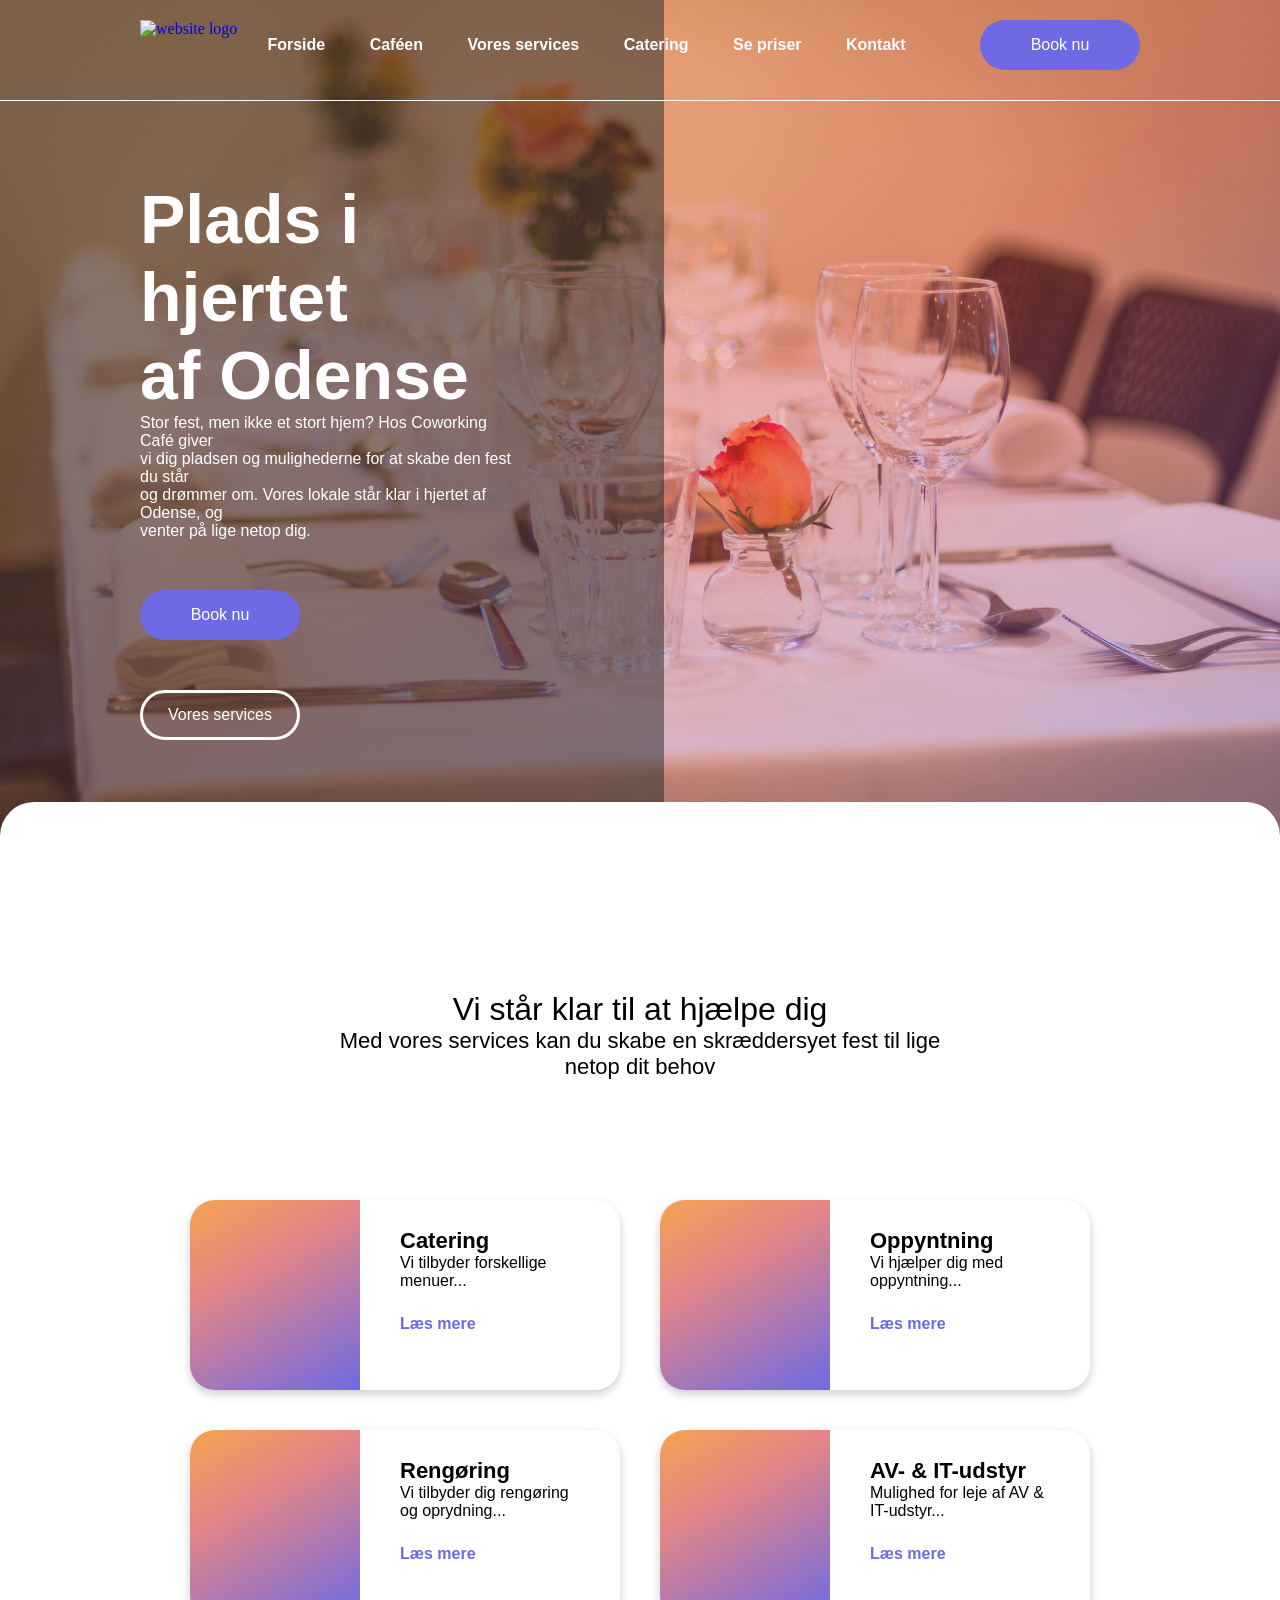
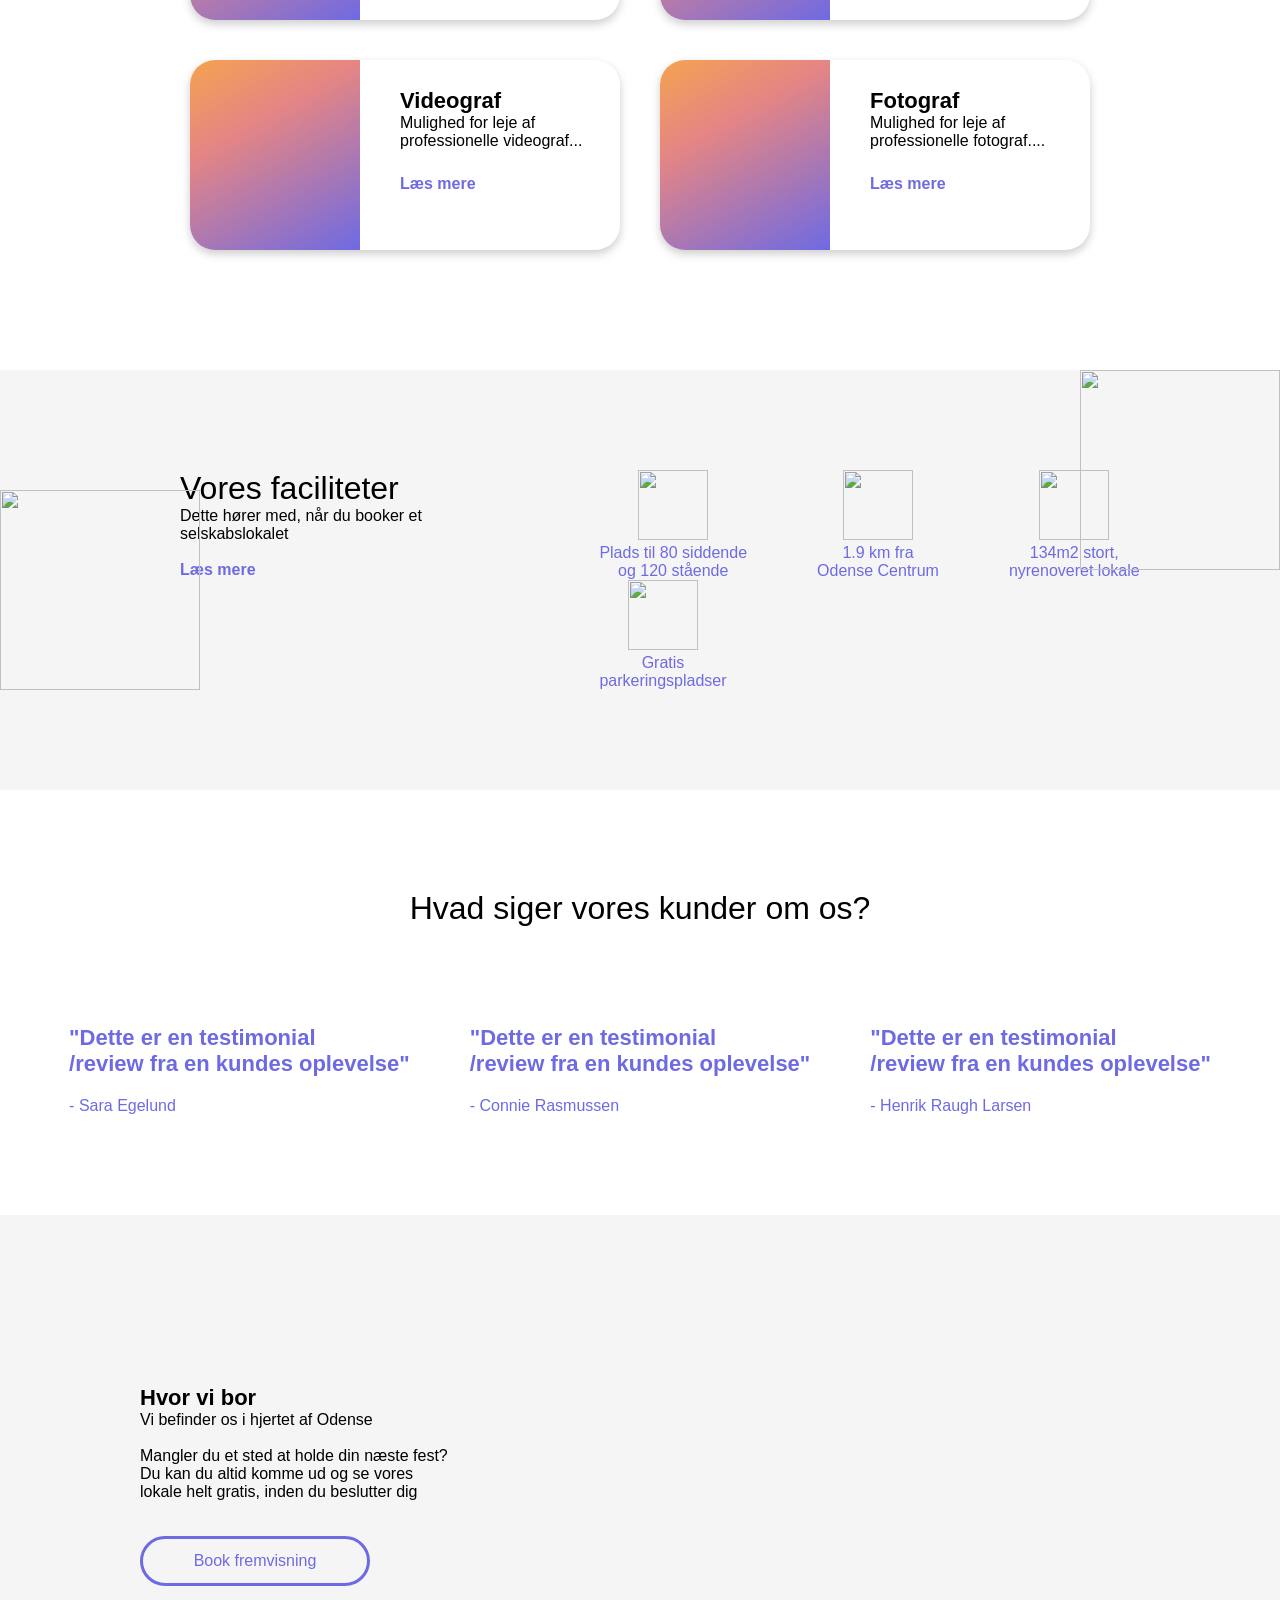
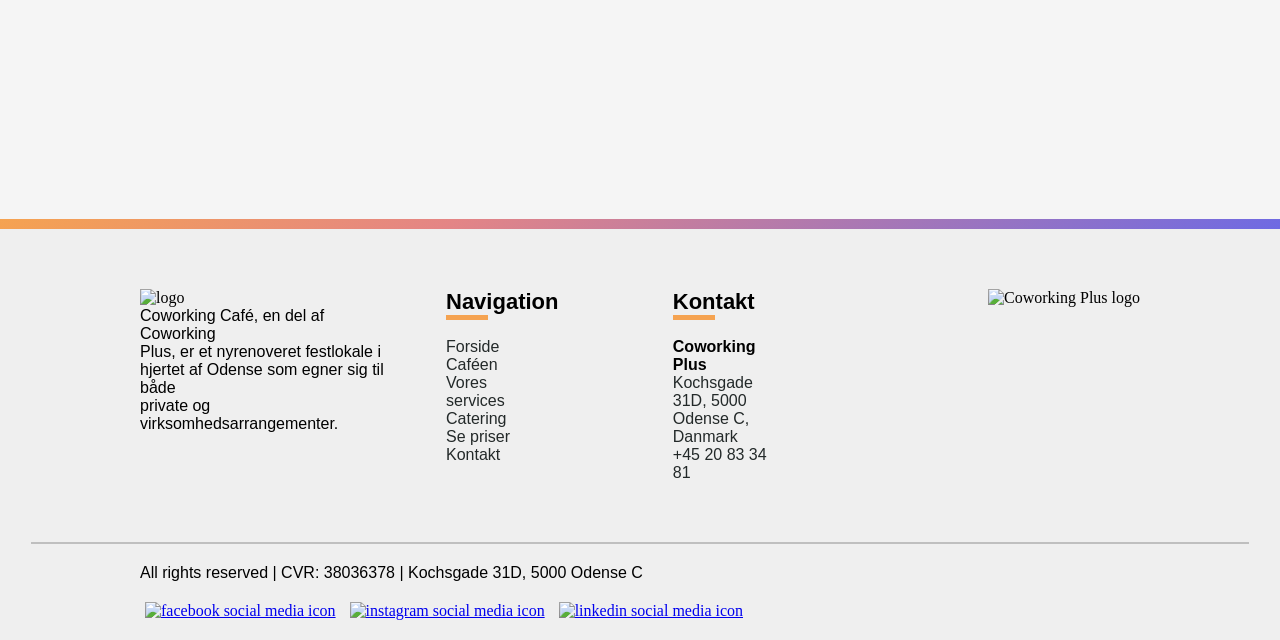
==== commit 384d08bf: "Add files via upload" ====
--- a/index.html
+++ b/index.html
@@ -1,5 +1,5 @@
 <!DOCTYPE html>
-<html lang="da" dir="ltr">
+<html lang="en" dir="ltr">
   <head>
     <meta charset="utf-8">
     <link rel="stylesheet" href="style.css">
@@ -40,25 +40,26 @@
     <div class="hero-image">
       <div class="hero-readmore-container">
         <a href="#scroll">
-          <img src="ikoner/Arrow-down-white.svg" class="arrow-icon" alt="ikon">
+          <img src="ikoner/Arrow down white.svg" class="arrow-icon"></img>
           <p class="hover">Læs mere</p></a>
       </div>
-
       <div class="hero-overlay">
-        <h1>Plads i hjertet <br>
-          af Odense</h1>
-        <p>Stor fest, men ikke et stort hjem? Hos Coworking Café giver <br>
-          vi dig pladsen og mulighederne for at skabe den fest du står <br>
-          og drømmer om. Vores lokale står klar i hjertet af Odense, og <br>
-          venter på lige netop dig.</p>
-          <!--start of primary button-->
-          <a href="404.html">
-            <button type="button" name="button" class="primary"> Book nu </button></a>
-          <!--end of primary button-->
-          <!--start of tertiary button-->
-          <a href="services.html">
-            <button type="button" name="button" class="tertiary">Vores services</button></a>
-          <!--end of tertiary button-->
+        <div class="hero-overlay-text">
+          <h1>Plads i hjertet <br>
+            af Odense</h1>
+          <p>Stor fest, men ikke et stort hjem? Hos Coworking Café giver <br>
+            vi dig pladsen og mulighederne for at skabe den fest du står <br>
+            og drømmer om. Vores lokale står klar i hjertet af Odense, og <br>
+            venter på lige netop dig.</p>
+            <!--start of primary button-->
+            <a href="404.html">
+              <button type="button" name="button" class="primary"> Book nu </button></a>
+            <!--end of primary button-->
+            <!--start of tertiary button-->
+            <a href="services.html">
+              <button type="button" name="button" class="tertiary">Vores services</button></a>
+            <!--end of tertiary button-->
+        </div>
       </div>
       <div class="header-bar" id="scroll">
       </div>
@@ -81,7 +82,7 @@
     <section class="main-section">
       <div class="service-card">
         <div class="service-icon">
-          <img src="ikoner/services/white/icon-fork.svg" alt="ikon">
+          <img src="ikoner/services/white/icon-fork.svg" alt="">
         </div>
         <div class="text-right">
           <h4>Catering</h4>
@@ -95,7 +96,7 @@
 
       <div class="service-card">
         <div class="service-icon">
-          <img src="ikoner/services/white/icon-celebration.svg" alt="ikon">
+          <img src="ikoner/services/white/icon-celebration.svg" alt="">
         </div>
         <div class="text-right">
           <h4>Oppyntning</h4>
@@ -109,7 +110,7 @@
 
       <div class="service-card">
         <div class="service-icon">
-          <img src="ikoner/services/white/icon-cleaning.svg" alt="ikon">
+          <img src="ikoner/services/white/icon-cleaning.svg" alt="">
         </div>
         <div class="text-right">
           <h4>Rengøring</h4>
@@ -123,7 +124,7 @@
 
       <div class="service-card">
         <div class="service-icon">
-          <img src="ikoner/services/white/icon-laptop.svg" alt="ikon">
+          <img src="ikoner/services/white/icon-laptop.svg" alt="">
         </div>
         <div class="text-right">
           <h4>AV- & IT-udstyr</h4>
@@ -137,7 +138,7 @@
 
       <div class="service-card">
         <div class="service-icon">
-          <img ID="video-icon" src="ikoner/services/white/icon-video.svg" alt="ikon">
+          <img ID="video-icon" src="ikoner/services/white/icon-video.svg" alt="">
         </div>
         <div class="text-right">
           <h4>Videograf</h4>
@@ -151,7 +152,7 @@
 
       <div class="service-card">
         <div class="service-icon">
-          <img src="ikoner/services/white/icon-camera.svg" alt="ikon">
+          <img src="ikoner/services/white/icon-camera.svg" alt="">
         </div>
         <div class="text-right">
           <h4>Fotograf</h4>
@@ -185,25 +186,25 @@
   <!--start of icons !-->
   <div class="column">
     <div class="people">
-      <img src="Ikoner/faciliteter/gradient/icon-people.svg" class="people-icon" alt="ikon">
+      <img src="Ikoner/faciliteter/gradient/icon-people.svg" class="people-icon"></img>
          <p>Plads til 80 siddende <br>
        og 120 stående</p>
     </div>
 
     <div class="shoppingbag">
-      <img src="Ikoner/faciliteter/gradient/icon-shoppingbag.svg" class="shoppingbag-icon" alt="ikon">
+      <img src="Ikoner/faciliteter/gradient/icon-shoppingbag.svg" class="shoppingbag-icon"></img>
         <p> 1.9 km fra <br>
           Odense Centrum</p>
     </div>
 
     <div class="building">
-      <img src="Ikoner/faciliteter/gradient/icon-building.svg" class="building-icon" alt="ikon">
+      <img src="Ikoner/faciliteter/gradient/icon-building.svg" class="building-icon"></img>
         <p> 134m2 stort, <br>
           nyrenoveret lokale</p>
     </div>
 
       <div class="parking">
-        <img src="Ikoner/faciliteter/gradient/icon-parking.svg" class="parking-icon" alt="ikon">
+        <img src="Ikoner/faciliteter/gradient/icon-parking.svg" class="parking-icon"></img>
            <p> Gratis <br>
          parkeringspladser</p>
       </div>
@@ -212,11 +213,11 @@
 
   <!--start of flowers image -->
     <div class="flower-top">
-      <img src="Ikoner/blomster/gradient/flower-top.svg" class="flower-top" alt="ikon">
+      <img src="Ikoner/blomster/gradient/flower-top.svg" class="flower-top"></img>
     </div>
 
     <div class="flower-down">
-      <img src="Ikoner/blomster/gradient/flower-down.svg" class="flower-down" alt="ikon">
+      <img src="Ikoner/blomster/gradient/flower-down.svg" class="flower-down"></img>
     </div>
   </div>
     <!--end of flowers -->
@@ -230,21 +231,21 @@
 
       <div class="testimonial-row">
           <div class="testimonial-card">
-            <img src="ikoner/testimonials/icon-qoutes.svg" alt="ikon">
+            <img src="ikoner/testimonials/icon-qoutes.svg" alt="">
             <h4>"Dette er en testimonial <br>
               /review fra en kundes oplevelse"</h4>
               <p>- Sara Egelund </p>
           </div>
 
           <div class="testimonial-card">
-            <img src="ikoner/testimonials/icon-qoutes.svg" alt="ikon">
+            <img src="ikoner/testimonials/icon-qoutes.svg" alt="">
             <h4>"Dette er en testimonial <br>
               /review fra en kundes oplevelse"</h4>
               <p>- Connie Rasmussen</p>
           </div>
 
           <div class="testimonial-card">
-            <img src="ikoner/testimonials/icon-qoutes.svg" alt="ikon">
+            <img src="ikoner/testimonials/icon-qoutes.svg" alt="">
             <h4>"Dette er en testimonial <br>
               /review fra en kundes oplevelse"</h4>
               <p>- Henrik Raugh Larsen </p>
--- a/style.css
+++ b/style.css
@@ -168,9 +168,9 @@
 /*start global code*/
 /*start navigation*/
 @media only screen and (max-width:1400px) {
-  .nav-links{
+  /*.nav-links{
     display: none;
-  }
+  }*/
 }
 
 
@@ -240,6 +240,17 @@
 
 
 /*Start of subheader*/
+@media only screen and (max-height: 850px) {
+  .subheader-bar{
+    margin-top: 10%;
+  }
+
+  .subheader-img{
+    padding-bottom: 10%;
+  }
+
+}
+
 .subheader-img {
   background-image: linear-gradient(150deg, rgba(245, 163, 81, 0.4), rgba(217, 82, 82, 0.4), rgba(110, 106, 227, 0.4)), url("img/hero-image.jpg");
   background-position: center;
@@ -418,17 +429,20 @@
 .hero-overlay{
   background: rgba(35, 41, 41, 0.5);
   color: #FFFFFF;
-  height: 65%;
-  padding: 260px 140px 0px 140px;
+  height: 99%;
+  padding: 0px 140px 0px 140px;
   position: absolute;
   text-shadow: rgba(35, 41, 41, 0.2);
-  width: auto;
+  width: 30%;
 }
 
 .hero-overlay button{
   margin: 50px 35px 0px 0px;
 }
 
+.hero-overlay-text{
+  padding-top: 180px;
+}
 
 /*scroll down*/
 @media only screen and (max-width: 1500px) {
@@ -658,8 +672,7 @@
 }
 
 .cafe-text-container {
-  margin-left: 140px;
-  margin-top: 70px;
+  margin: 70px 70px 0px 140px;
   width: 40%;
   }
 
@@ -670,7 +683,7 @@
   float: left;
   height: 250px;
   justify-content: space-between;
-  margin: 90px 140px 0px 0px;
+  margin: 70px 140px 0px 0px;
   padding-left: 100px;
   width: 30%;
  }
@@ -869,6 +882,22 @@
 
 
 /*start of services cards*/
+@media only screen and (max-width: 1770px) {
+  .services-container{
+    margin: 0px 300px 50px 300px !important;
+
+  }
+}
+
+@media only screen and (max-width: 800px) {
+  .services-container{
+    margin: 0px 100px 50px 100px !important;
+
+  }
+}
+
+
+
 .button-container {
  text-align: center;
  padding-bottom: 80px;
@@ -884,7 +913,7 @@
   flex-direction: column;
   height: 330px;
   margin-top: 70px;
-  margin: 70px 20px 0px 20px;
+  margin: 70px 15px 0px 15px;
   padding: 20px;
   width: 240px;
 
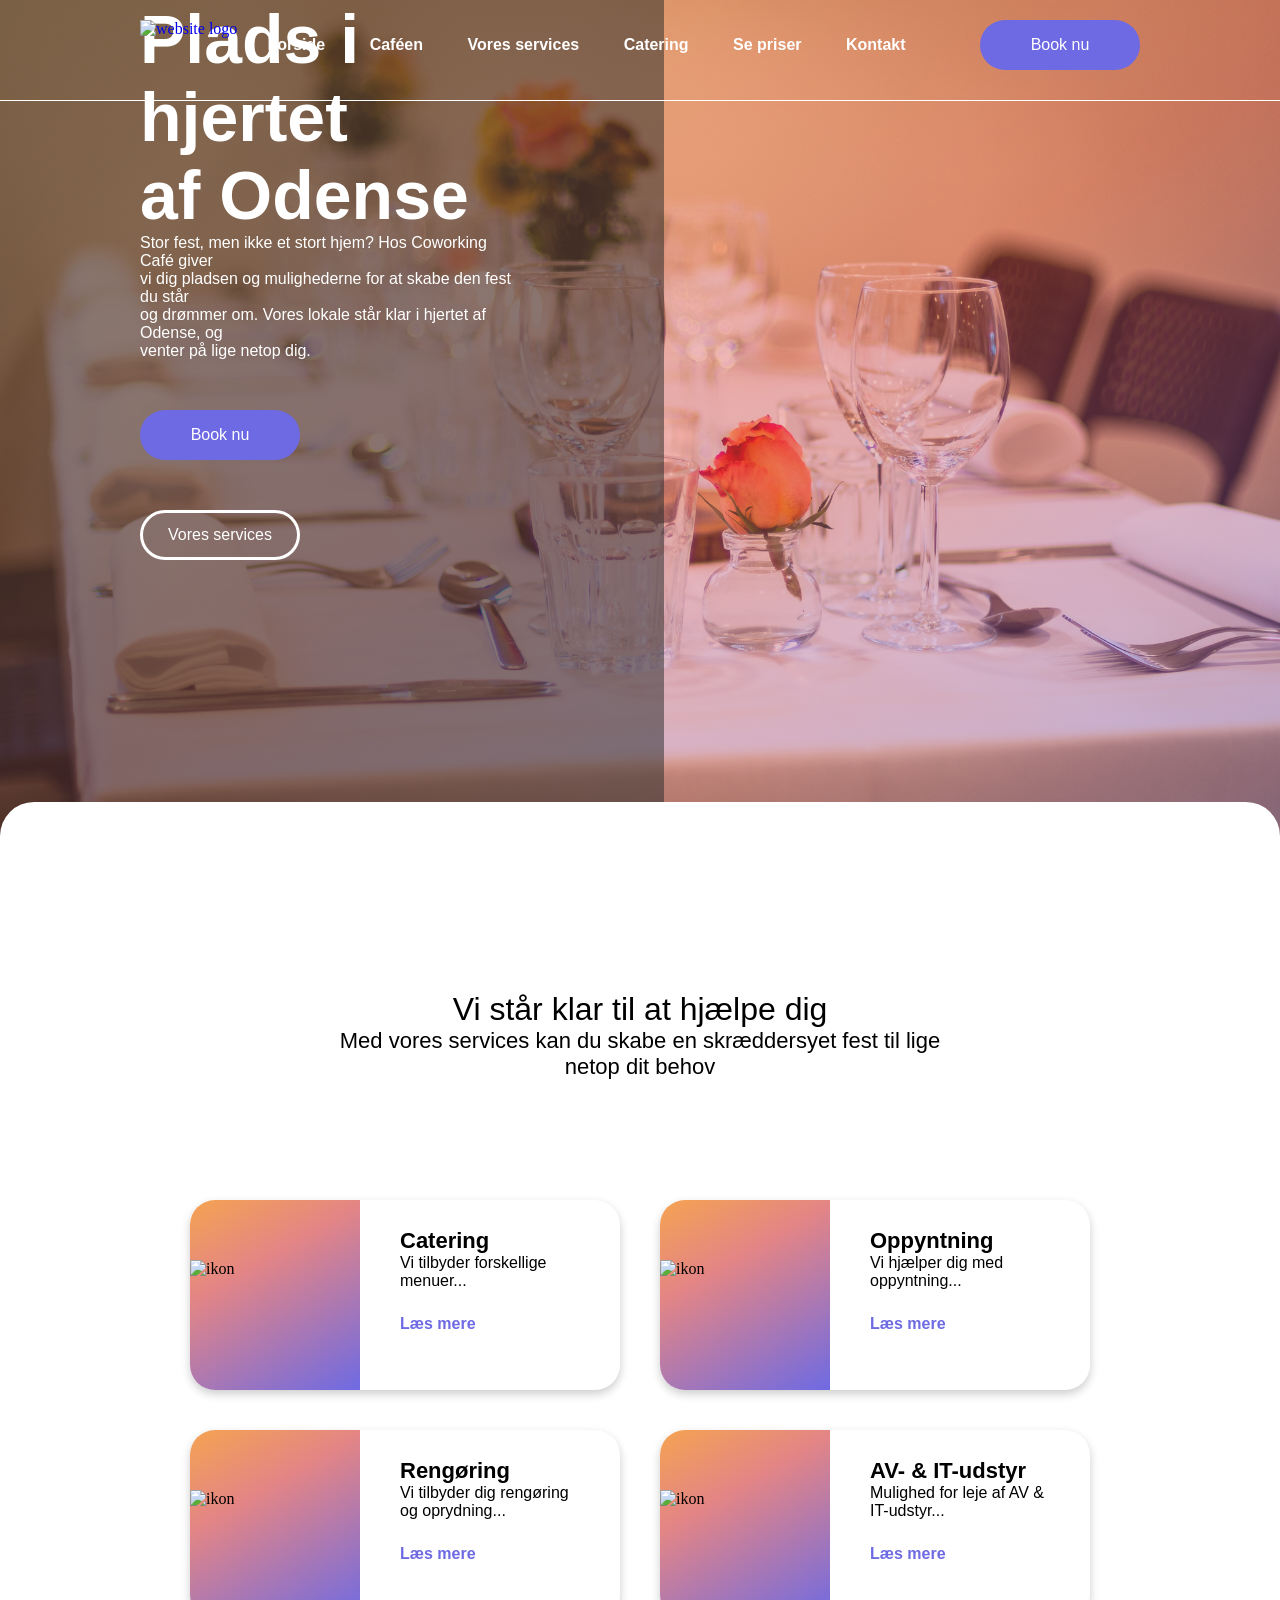
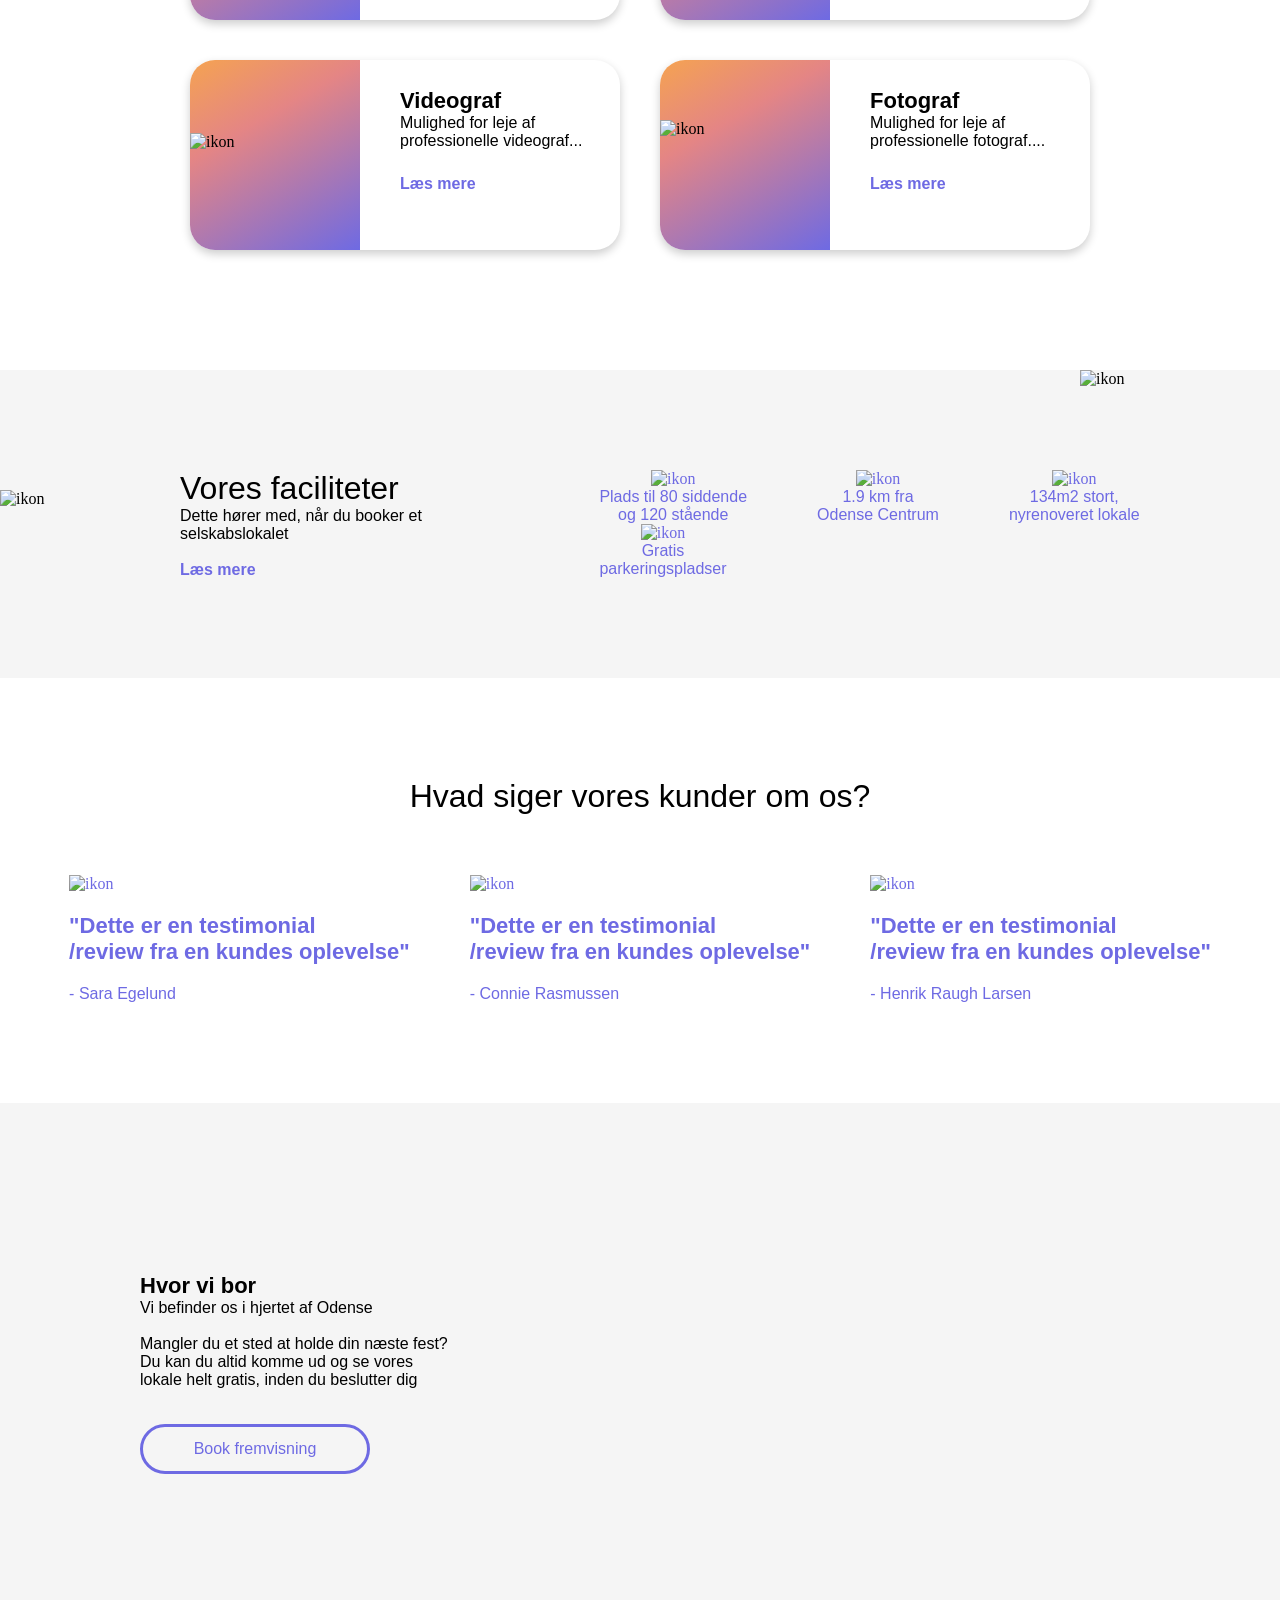
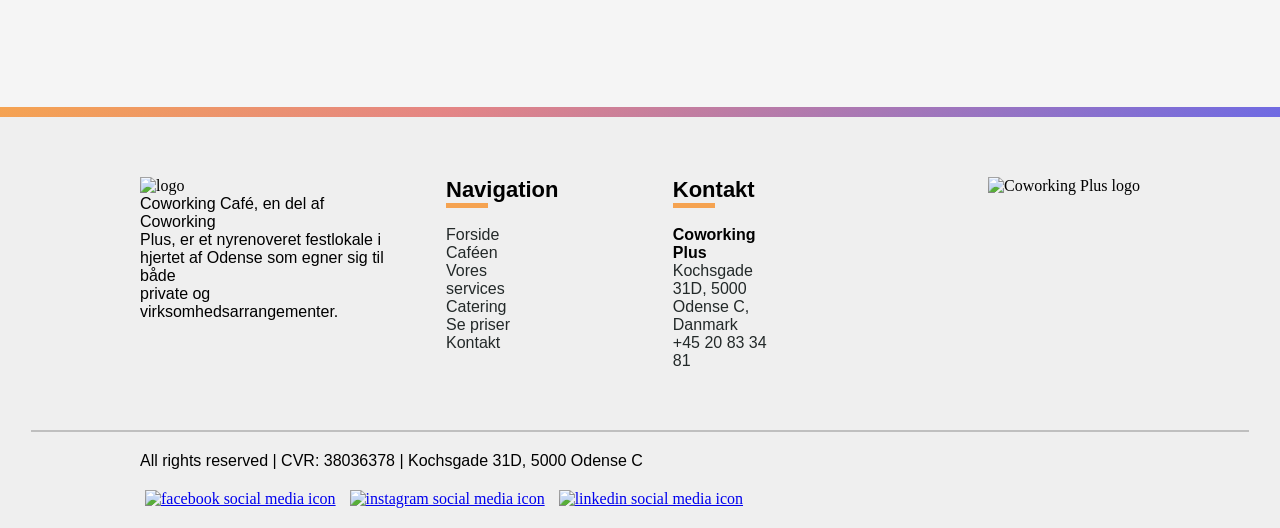
==== commit 153d7de5: "Add files via upload" ====
--- a/index.html
+++ b/index.html
@@ -1,5 +1,5 @@
 <!DOCTYPE html>
-<html lang="en" dir="ltr">
+<html lang="da" dir="ltr">
   <head>
     <meta charset="utf-8">
     <link rel="stylesheet" href="style.css">
@@ -40,26 +40,25 @@
     <div class="hero-image">
       <div class="hero-readmore-container">
         <a href="#scroll">
-          <img src="ikoner/Arrow down white.svg" class="arrow-icon"></img>
+          <img src="ikoner/Arrow-down-white.svg" class="arrow-icon" alt="ikon">
           <p class="hover">Læs mere</p></a>
       </div>
+
       <div class="hero-overlay">
-        <div class="hero-overlay-text">
-          <h1>Plads i hjertet <br>
-            af Odense</h1>
-          <p>Stor fest, men ikke et stort hjem? Hos Coworking Café giver <br>
-            vi dig pladsen og mulighederne for at skabe den fest du står <br>
-            og drømmer om. Vores lokale står klar i hjertet af Odense, og <br>
-            venter på lige netop dig.</p>
-            <!--start of primary button-->
-            <a href="404.html">
-              <button type="button" name="button" class="primary"> Book nu </button></a>
-            <!--end of primary button-->
-            <!--start of tertiary button-->
-            <a href="services.html">
-              <button type="button" name="button" class="tertiary">Vores services</button></a>
-            <!--end of tertiary button-->
-        </div>
+        <h1>Plads i hjertet <br>
+          af Odense</h1>
+        <p>Stor fest, men ikke et stort hjem? Hos Coworking Café giver <br>
+          vi dig pladsen og mulighederne for at skabe den fest du står <br>
+          og drømmer om. Vores lokale står klar i hjertet af Odense, og <br>
+          venter på lige netop dig.</p>
+          <!--start of primary button-->
+          <a href="404.html">
+            <button type="button" name="button" class="primary"> Book nu </button></a>
+          <!--end of primary button-->
+          <!--start of tertiary button-->
+          <a href="services.html">
+            <button type="button" name="button" class="tertiary">Vores services</button></a>
+          <!--end of tertiary button-->
       </div>
       <div class="header-bar" id="scroll">
       </div>
@@ -82,7 +81,7 @@
     <section class="main-section">
       <div class="service-card">
         <div class="service-icon">
-          <img src="ikoner/services/white/icon-fork.svg" alt="">
+          <img src="ikoner/services/white/icon-fork.svg" alt="ikon">
         </div>
         <div class="text-right">
           <h4>Catering</h4>
@@ -96,7 +95,7 @@
 
       <div class="service-card">
         <div class="service-icon">
-          <img src="ikoner/services/white/icon-celebration.svg" alt="">
+          <img src="ikoner/services/white/icon-celebration.svg" alt="ikon">
         </div>
         <div class="text-right">
           <h4>Oppyntning</h4>
@@ -110,7 +109,7 @@
 
       <div class="service-card">
         <div class="service-icon">
-          <img src="ikoner/services/white/icon-cleaning.svg" alt="">
+          <img src="ikoner/services/white/icon-cleaning.svg" alt="ikon">
         </div>
         <div class="text-right">
           <h4>Rengøring</h4>
@@ -124,7 +123,7 @@
 
       <div class="service-card">
         <div class="service-icon">
-          <img src="ikoner/services/white/icon-laptop.svg" alt="">
+          <img src="ikoner/services/white/icon-laptop.svg" alt="ikon">
         </div>
         <div class="text-right">
           <h4>AV- & IT-udstyr</h4>
@@ -138,7 +137,7 @@
 
       <div class="service-card">
         <div class="service-icon">
-          <img ID="video-icon" src="ikoner/services/white/icon-video.svg" alt="">
+          <img ID="video-icon" src="ikoner/services/white/icon-video.svg" alt="ikon">
         </div>
         <div class="text-right">
           <h4>Videograf</h4>
@@ -152,7 +151,7 @@
 
       <div class="service-card">
         <div class="service-icon">
-          <img src="ikoner/services/white/icon-camera.svg" alt="">
+          <img src="ikoner/services/white/icon-camera.svg" alt="ikon">
         </div>
         <div class="text-right">
           <h4>Fotograf</h4>
@@ -186,25 +185,25 @@
   <!--start of icons !-->
   <div class="column">
     <div class="people">
-      <img src="Ikoner/faciliteter/gradient/icon-people.svg" class="people-icon"></img>
+      <img src="Ikoner/faciliteter/gradient/icon-people.svg" class="people-icon" alt="ikon">
          <p>Plads til 80 siddende <br>
        og 120 stående</p>
     </div>
 
     <div class="shoppingbag">
-      <img src="Ikoner/faciliteter/gradient/icon-shoppingbag.svg" class="shoppingbag-icon"></img>
+      <img src="Ikoner/faciliteter/gradient/icon-shoppingbag.svg" class="shoppingbag-icon" alt="ikon">
         <p> 1.9 km fra <br>
           Odense Centrum</p>
     </div>
 
     <div class="building">
-      <img src="Ikoner/faciliteter/gradient/icon-building.svg" class="building-icon"></img>
+      <img src="Ikoner/faciliteter/gradient/icon-building.svg" class="building-icon" alt="ikon">
         <p> 134m2 stort, <br>
           nyrenoveret lokale</p>
     </div>
 
       <div class="parking">
-        <img src="Ikoner/faciliteter/gradient/icon-parking.svg" class="parking-icon"></img>
+        <img src="Ikoner/faciliteter/gradient/icon-parking.svg" class="parking-icon" alt="ikon">
            <p> Gratis <br>
          parkeringspladser</p>
       </div>
@@ -213,11 +212,11 @@
 
   <!--start of flowers image -->
     <div class="flower-top">
-      <img src="Ikoner/blomster/gradient/flower-top.svg" class="flower-top"></img>
+      <img src="Ikoner/blomster/gradient/flower-top.svg" class="flower-top" alt="ikon">
     </div>
 
     <div class="flower-down">
-      <img src="Ikoner/blomster/gradient/flower-down.svg" class="flower-down"></img>
+      <img src="Ikoner/blomster/gradient/flower-down.svg" class="flower-down" alt="ikon">
     </div>
   </div>
     <!--end of flowers -->
@@ -231,21 +230,21 @@
 
       <div class="testimonial-row">
           <div class="testimonial-card">
-            <img src="ikoner/testimonials/icon-qoutes.svg" alt="">
+            <img src="ikoner/testimonials/icon-qoutes.svg" alt="ikon">
             <h4>"Dette er en testimonial <br>
               /review fra en kundes oplevelse"</h4>
               <p>- Sara Egelund </p>
           </div>
 
           <div class="testimonial-card">
-            <img src="ikoner/testimonials/icon-qoutes.svg" alt="">
+            <img src="ikoner/testimonials/icon-qoutes.svg" alt="ikon">
             <h4>"Dette er en testimonial <br>
               /review fra en kundes oplevelse"</h4>
               <p>- Connie Rasmussen</p>
           </div>
 
           <div class="testimonial-card">
-            <img src="ikoner/testimonials/icon-qoutes.svg" alt="">
+            <img src="ikoner/testimonials/icon-qoutes.svg" alt="ikon">
             <h4>"Dette er en testimonial <br>
               /review fra en kundes oplevelse"</h4>
               <p>- Henrik Raugh Larsen </p>
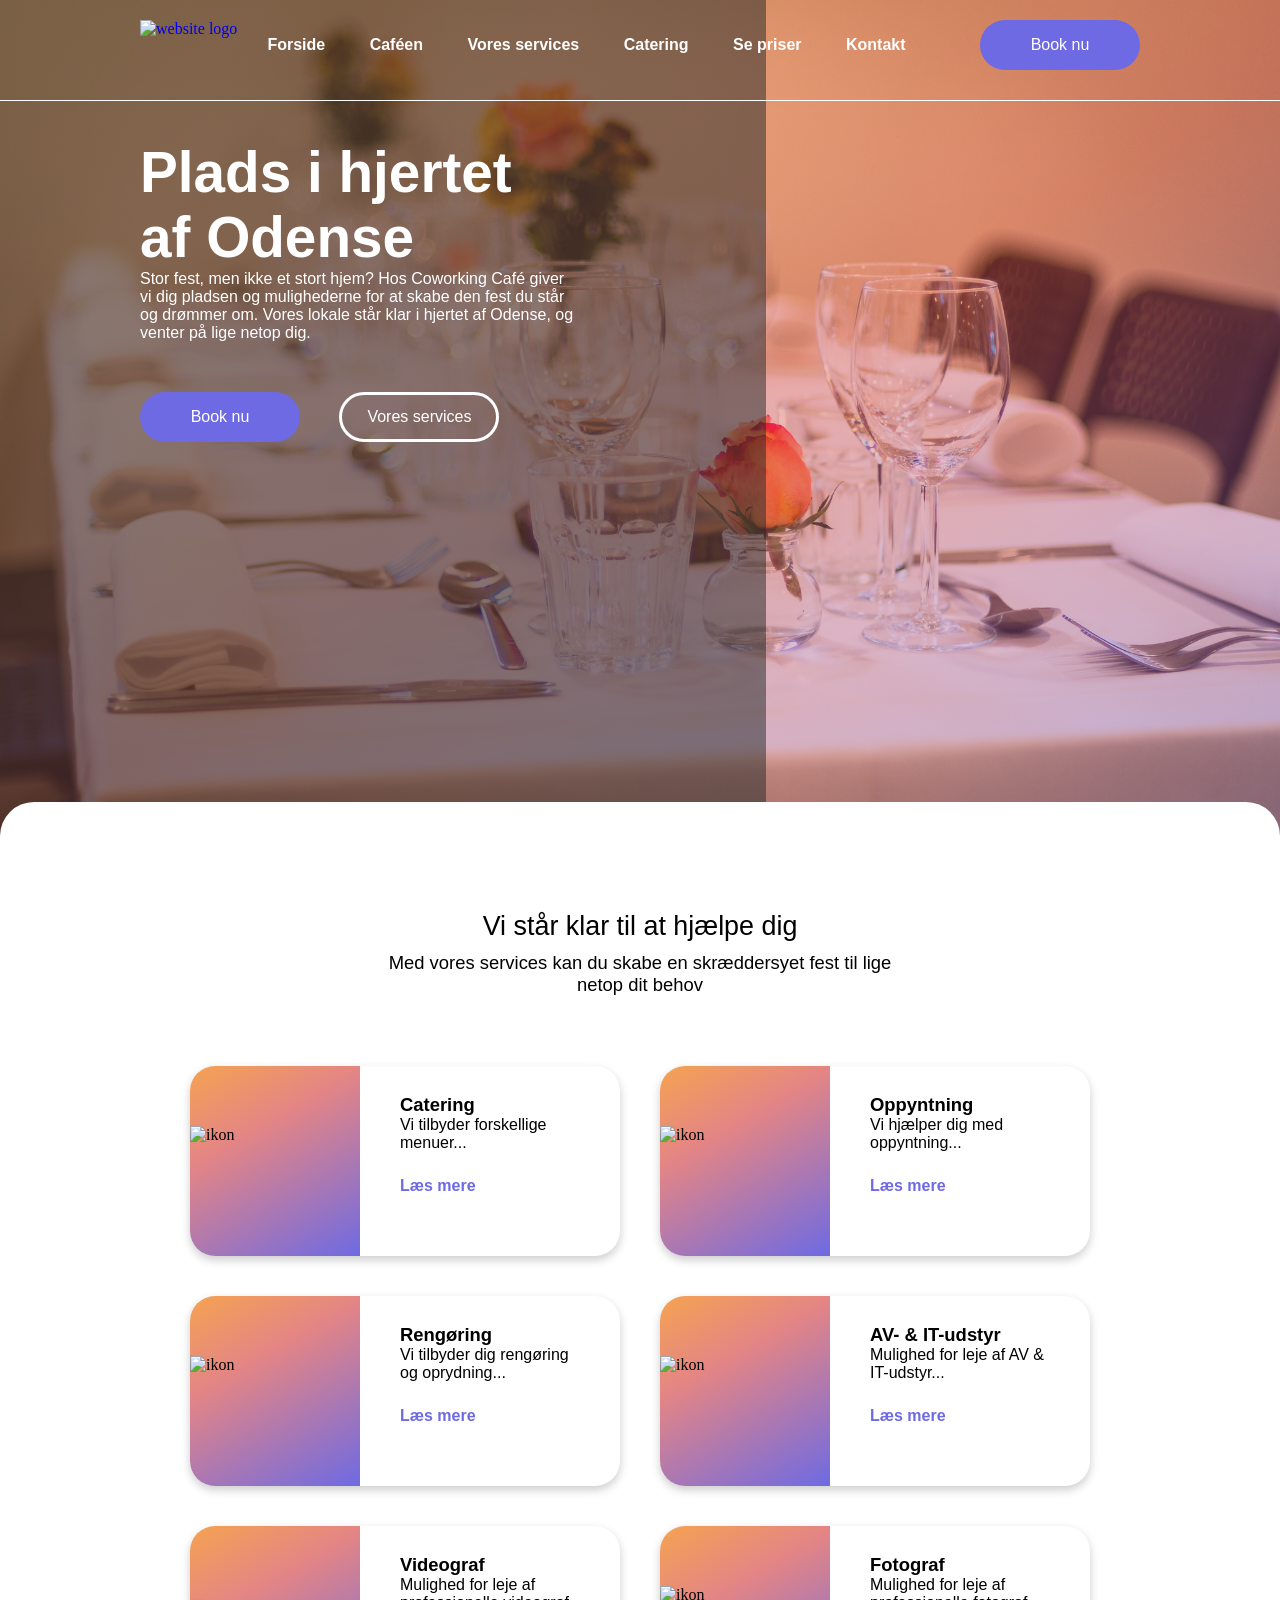
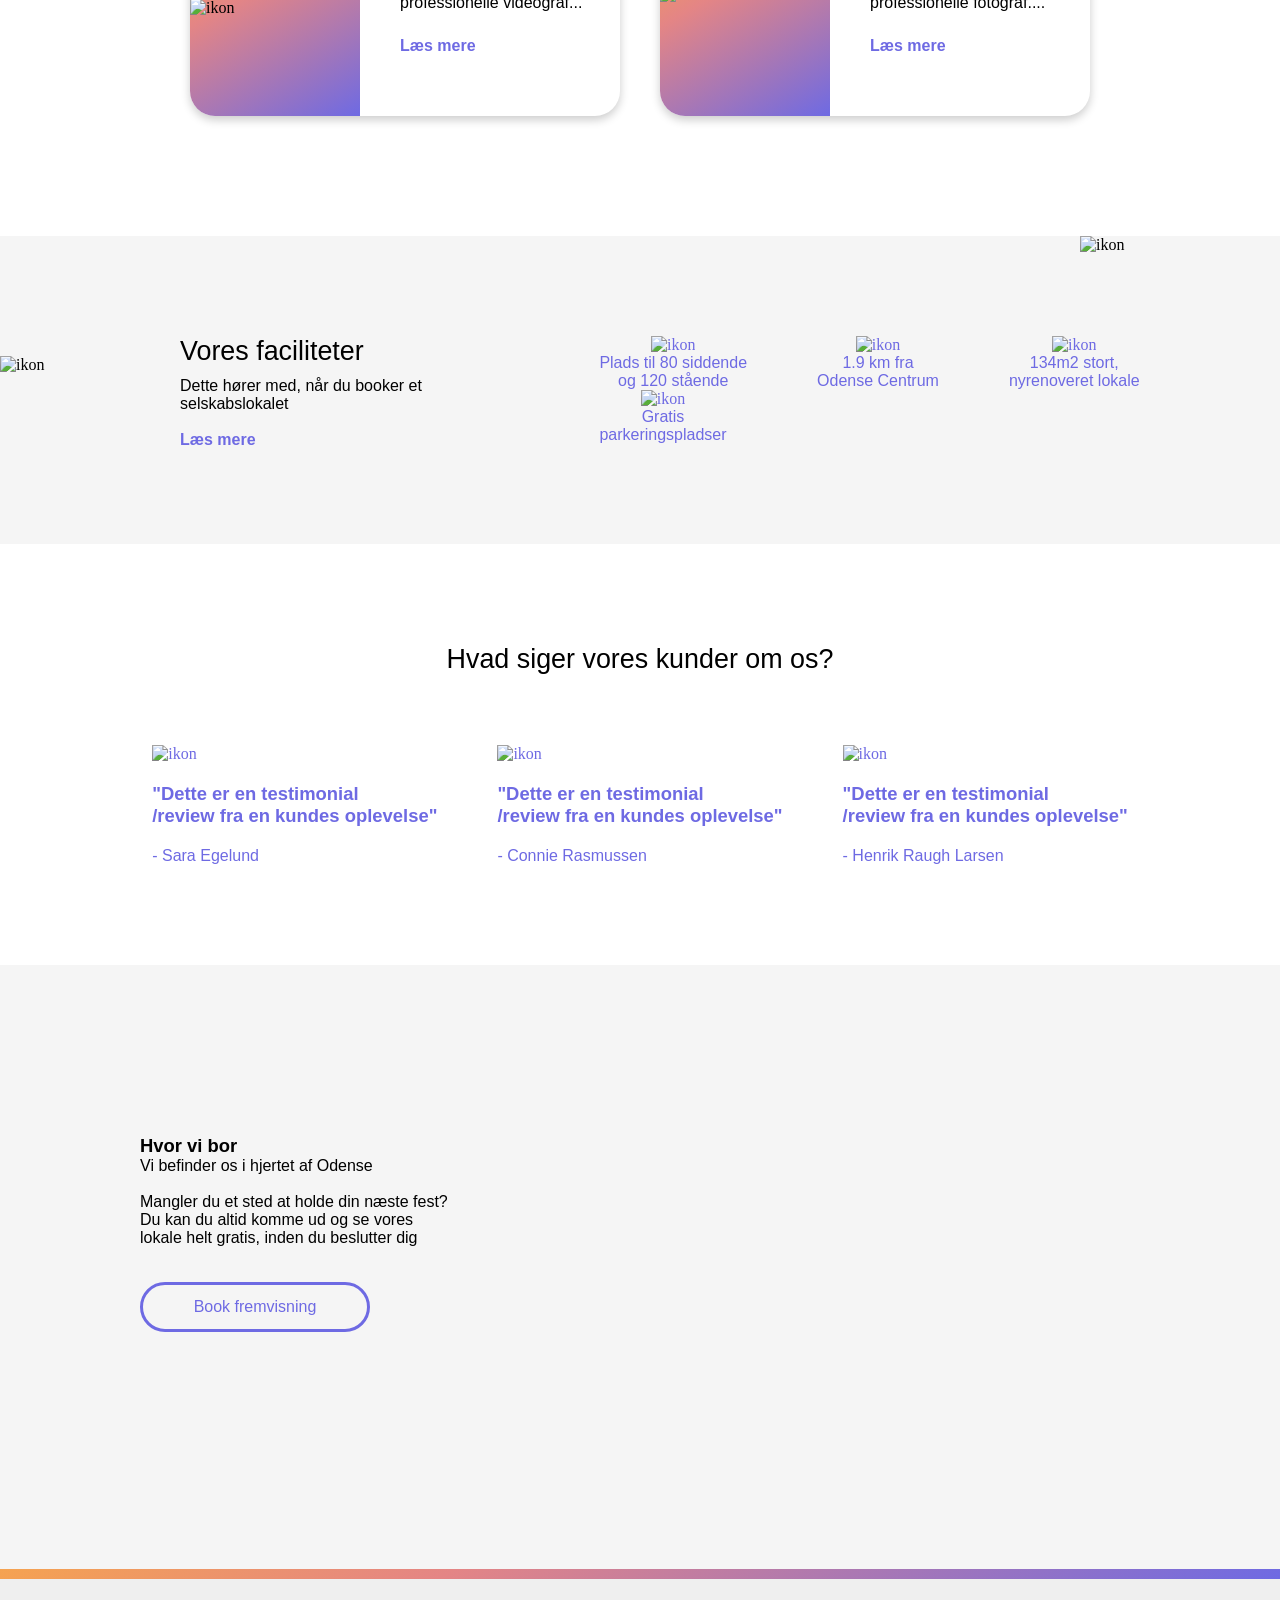
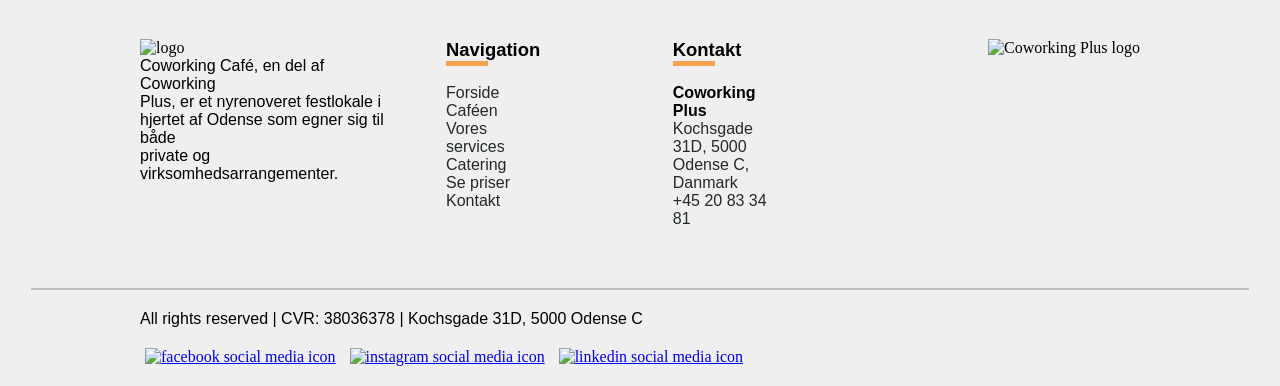
==== commit c6a370d2: "Add files via upload" ====
--- a/index.html
+++ b/index.html
@@ -47,10 +47,12 @@
       <div class="hero-overlay">
         <h1>Plads i hjertet <br>
           af Odense</h1>
-        <p>Stor fest, men ikke et stort hjem? Hos Coworking Café giver <br>
-          vi dig pladsen og mulighederne for at skabe den fest du står <br>
-          og drømmer om. Vores lokale står klar i hjertet af Odense, og <br>
-          venter på lige netop dig.</p>
+          <div id="intro-container">
+            <p>Stor fest, men ikke et stort hjem? Hos Coworking Café giver <br>
+              vi dig pladsen og mulighederne for at skabe den fest du står <br>
+              og drømmer om. Vores lokale står klar i hjertet af Odense, og <br>
+              venter på lige netop dig.</p>
+            </div>
           <!--start of primary button-->
           <a href="404.html">
             <button type="button" name="button" class="primary"> Book nu </button></a>
--- a/style.css
+++ b/style.css
@@ -7,31 +7,32 @@
 @import url('https://fonts.googleapis.com/css2?family=Heebo:wght@400;500;700&display=swap');
 h1{
   font-family: 'Heebo', sans-serif;
-  font-size: 68px;
+  font-size: 4.43vw;
   font-weight: 700;
 }
 
 h2{
   font-family: 'Heebo', sans-serif;
-  font-size: 48px;
+  font-size: 3.1vw;
   font-weight: 700;
 }
 
 h3{
   font-family: 'Heebo', sans-serif;
-  font-size: 32px;
+  font-size: 2.1vw;
   font-weight: 500;
+  margin-bottom: 10px;
 }
 
 h4{
   font-family: 'Heebo', sans-serif;
-  font-size: 22px;
+  font-size: 1.44vw;
   font-weight: 700;
 }
 
 h5{
   font-family: 'Heebo', sans-serif;
-  font-size: 22px;
+  font-size: 1.44vw;
   font-weight: 400;
 }
 
@@ -256,8 +257,7 @@
   background-position: center;
   background-repeat: no-repeat;
   background-size: cover;
-  font-family: Arial, Helvetica, sans-serif;
-  height: 40%;
+  height: 21%;
   margin: 0;
   position: relative;
 }
@@ -265,26 +265,22 @@
 .subheader-overlay{
   color: #FFFFFF;
   height: auto;
-  padding: 150px 0px 70px 0px;
+  padding: 125px 0px 70px 00px;
   position: absolute;
   text-align: center;
   width: 100%;
 }
 
 .subheader-bar{
-  background-color: #ffffff;
+  background-color: #FFFFFF;
   border-top-left-radius: 34px;
   border-top-right-radius: 34px;
-  height: 100px;
+  height: 50px;
   position: absolute;
-  top: 36%;
+  top: 16%;
   width: 100%;
 }
 
-.section-title{
-  margin: 0px 0px 100px 0px;
-  text-align: center;
-}
   /*end of subheader*/
 
 
@@ -429,19 +425,20 @@
 .hero-overlay{
   background: rgba(35, 41, 41, 0.5);
   color: #FFFFFF;
-  height: 99%;
-  padding: 0px 140px 0px 140px;
+  height: 80%;
+  padding: 140px 140px 0px 140px;
   position: absolute;
   text-shadow: rgba(35, 41, 41, 0.2);
-  width: 30%;
+  width: 38%;
 }
 
 .hero-overlay button{
   margin: 50px 35px 0px 0px;
 }
 
-.hero-overlay-text{
-  padding-top: 180px;
+#intro-container {
+  max-height: 95px;
+  width: 450px;
 }
 
 /*scroll down*/
@@ -482,7 +479,7 @@
 }
 
 .section-title{
-  margin: 100px 0px 100px 0px;
+  margin: 20px 0px 50px 0px;
   text-align: center;
 }
 
@@ -676,6 +673,10 @@
   width: 40%;
   }
 
+#cafe-textbox {
+  margin-top: 15px;
+}
+
 .facility-container2 {
   border-left: #D3D4D4 solid 1px;
   display: flex;
@@ -761,6 +762,7 @@
   display: block;
   height: 700px;
   text-align: center;
+  width: 100%;
 }
 
 /*start of image gallery*/
@@ -778,12 +780,14 @@
   display: flex;
   flex-direction: column;
   height: 600px;
-  width: auto;
+  width: 100%;
 }
 
 .images-container-mini2 {
   display: flex;
   flex-direction: row;
+  height: 255px;
+  width: 100%;
 }
 
 .img1 {
@@ -804,7 +808,7 @@
   border: solid 10px #FFFFFF;
   height: 255px;
   object-fit: fill;
-  width: auto;
+  width: 100%;
 }
 
 .img4 {
@@ -911,11 +915,10 @@
   box-shadow: 0px 3px 6px #D6D6D6;
   display: flex;
   flex-direction: column;
-  height: 330px;
-  margin-top: 70px;
-  margin: 70px 15px 0px 15px;
+  height: 300px;
+  margin: 30px 15px 0px 15px;
   padding: 20px;
-  width: 240px;
+  width: 210px;
 
 }
 .services-container {
@@ -1010,6 +1013,11 @@
 /*end of catering info*/
 
 /*start of menus*/
+.flower-container {
+    width: 50%;
+  height: 700px;
+}
+
 .flowers1 {
   height: 650px;
   left: 50%;
@@ -1018,6 +1026,7 @@
   text-align: center;
   top: 50%;
   transform: translate(-50%, -50%);
+  width: 100%;
 }
 
 .flowers2 {
@@ -1027,7 +1036,8 @@
   position: relative;
   text-align: center;
   top: 50%;
-  transform: translate(-50%, -50%);
+  transform: translate(-30%, -50%);
+  width: 100%;
 }
 
 .food1 {
@@ -1036,8 +1046,7 @@
   object-fit: cover;
 }
 
-.food-image-container
-  {
+.food-image-container {
   width: 50%;
   height: 700px;
 }
@@ -1049,7 +1058,7 @@
   width: 100%;
 }
 
-.menu-container {
+#menu-container {
   display: flex;
   flex-direction: column;
 }
@@ -1068,7 +1077,6 @@
   padding-top: 15px;
 }
 
-
 .menu-text-container
   {
   height: 700px;
@@ -1077,27 +1085,33 @@
 }
 
 .menu-text-wrapper {
+  flex-wrap: wrap;
+  height: 700px;
+  margin: 35px 30px 0px 30px;
+  position: absolute;
+  text-align: center;
+  transform: translate(0%, -100%);
+  width: 45%;
+}
+
+.menu-text-wrapper2 {
+  flex-wrap: wrap;
+  height: 700px;
+  margin: 35px 30px 0px 30px;
+  position: absolute;
+  text-align: center;
+  transform: translate(0%,-102%);
+  width: 45%;
+}
+
+.menu-text-wrapper3 {
+  flex-wrap: wrap;
   height: 700px;
   margin-top: 35px;
   position: absolute;
   text-align: center;
-  transform: translate(25%, -100%);
-}
-
-.menu-text-wrapper2 {
-  height: 700px;
-  margin-top: 35px;
-  position: absolute;
-  text-align: center;
-  transform: translate(25%,-102%);
-}
-
-.menu-text-wrapper3 {
-  height: 700px;
-  margin-top: 35px;
-  position: absolute;
-  text-align: center;
-  transform: translate(33.5%, -100%);
+  transform: translate(0%, -100%);
+  width: 50%;
 }
 
 .menu-top {
@@ -1269,7 +1283,7 @@
 .contact-text{
   color: #FFFFFF;
   font-family: 'Heebo', sans-serif;
-  font-size: 32px;
+  font-size: 2.1vw;
   font-weight: 500;
 }
 /*end of styled text*/
@@ -1315,8 +1329,8 @@
 
 .contact-img  {
   height: 700px;
-  object-fit: contain;
-  width: auto;
+  object-fit: cover;
+  width: 100%;
 }
 
 .contact-image-container {
@@ -1331,22 +1345,32 @@
 .contact-info-container {
   display: flex;
   flex-direction: column;
+  margin-left: 25px;
+  margin-right: 25px  ;
   position: absolute;
   text-align: center;
 }
 
+.contact-icon-container {
+  width: 50px;
+  height: 50px;
+}
+
 .contact-icon {
-  height: auto;
+  height: 50px;
+  object-fit: contain;
+  width: 100%;
+
+}
+
+.contact-icon2 {
+  padding-top: 7px;
+  height: 100%;
   width: 50px;
 }
 
-.contact-icon2 {
-  height: auto;
-  width: 50px;
-}
-
 .contact-icon3 {
-  height: auto;
+  height: 100%;
   width: 45px;
 }
 .contact-subtitles {
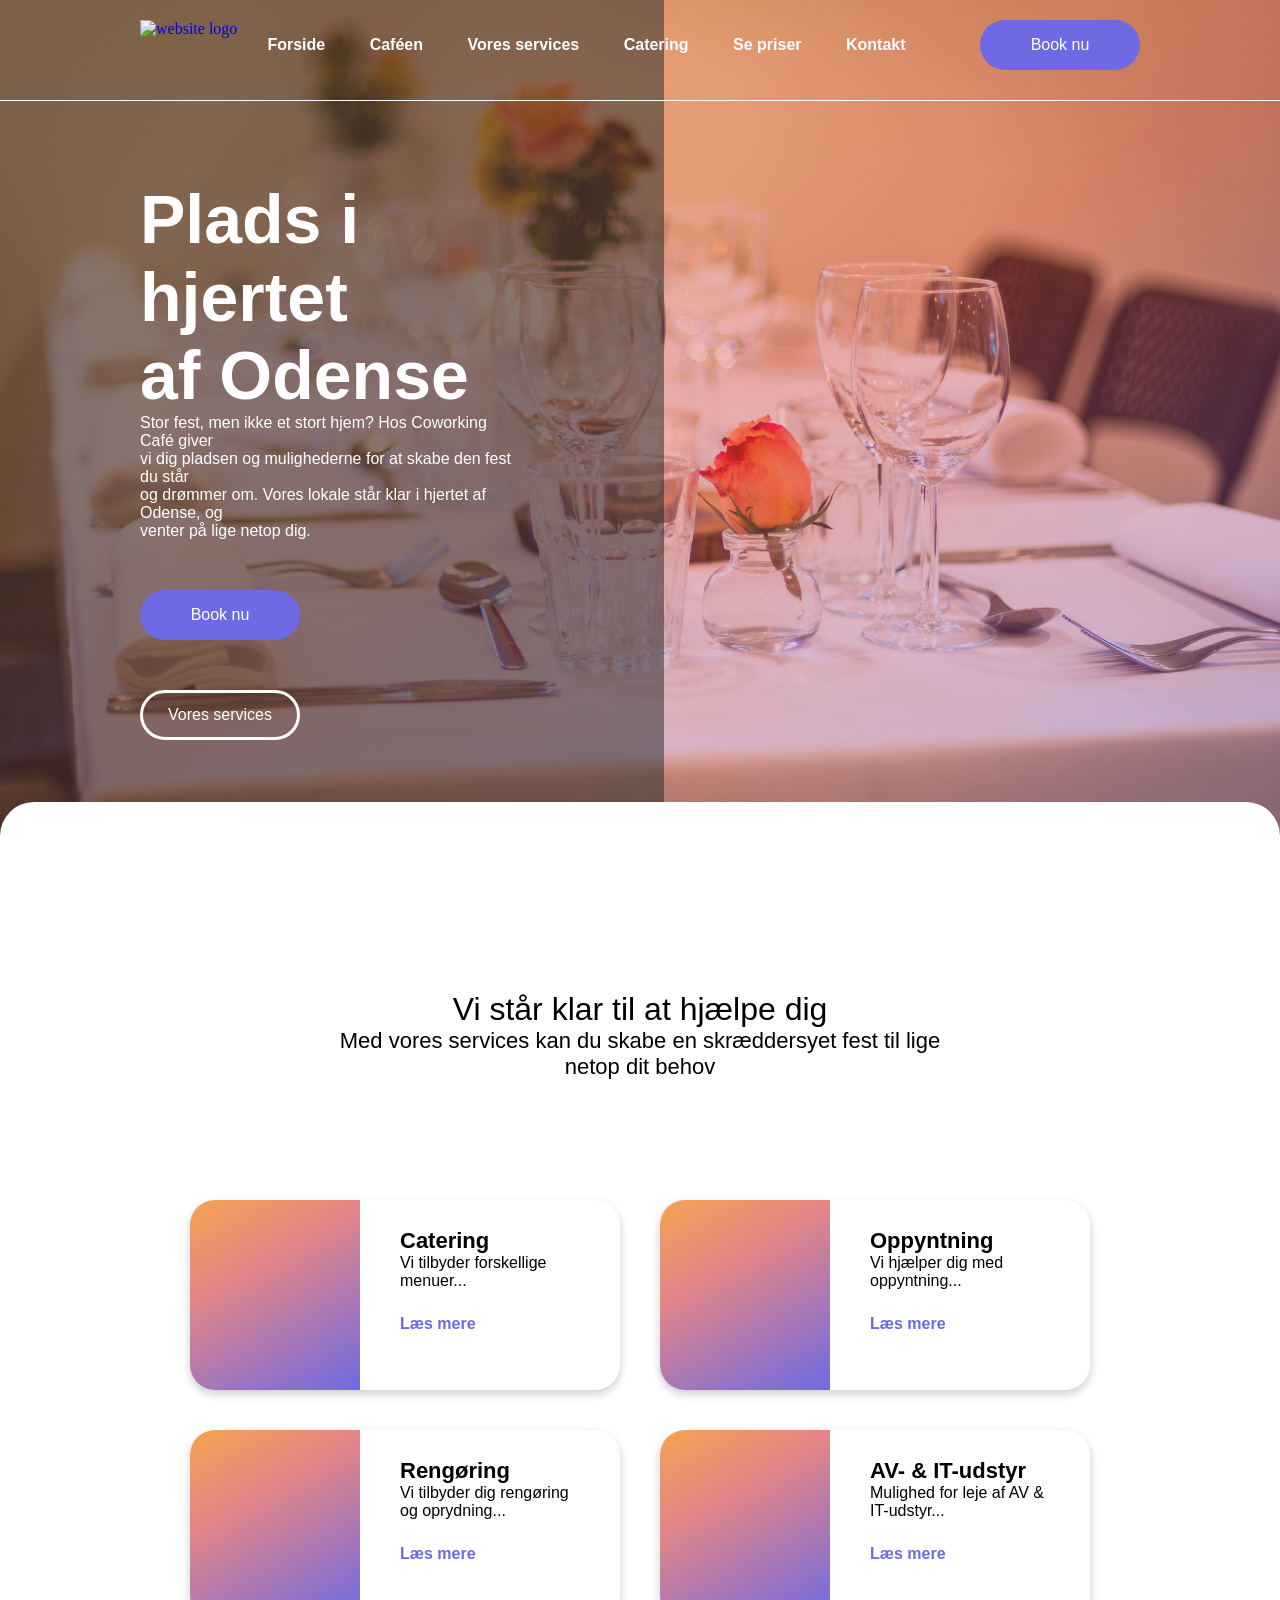
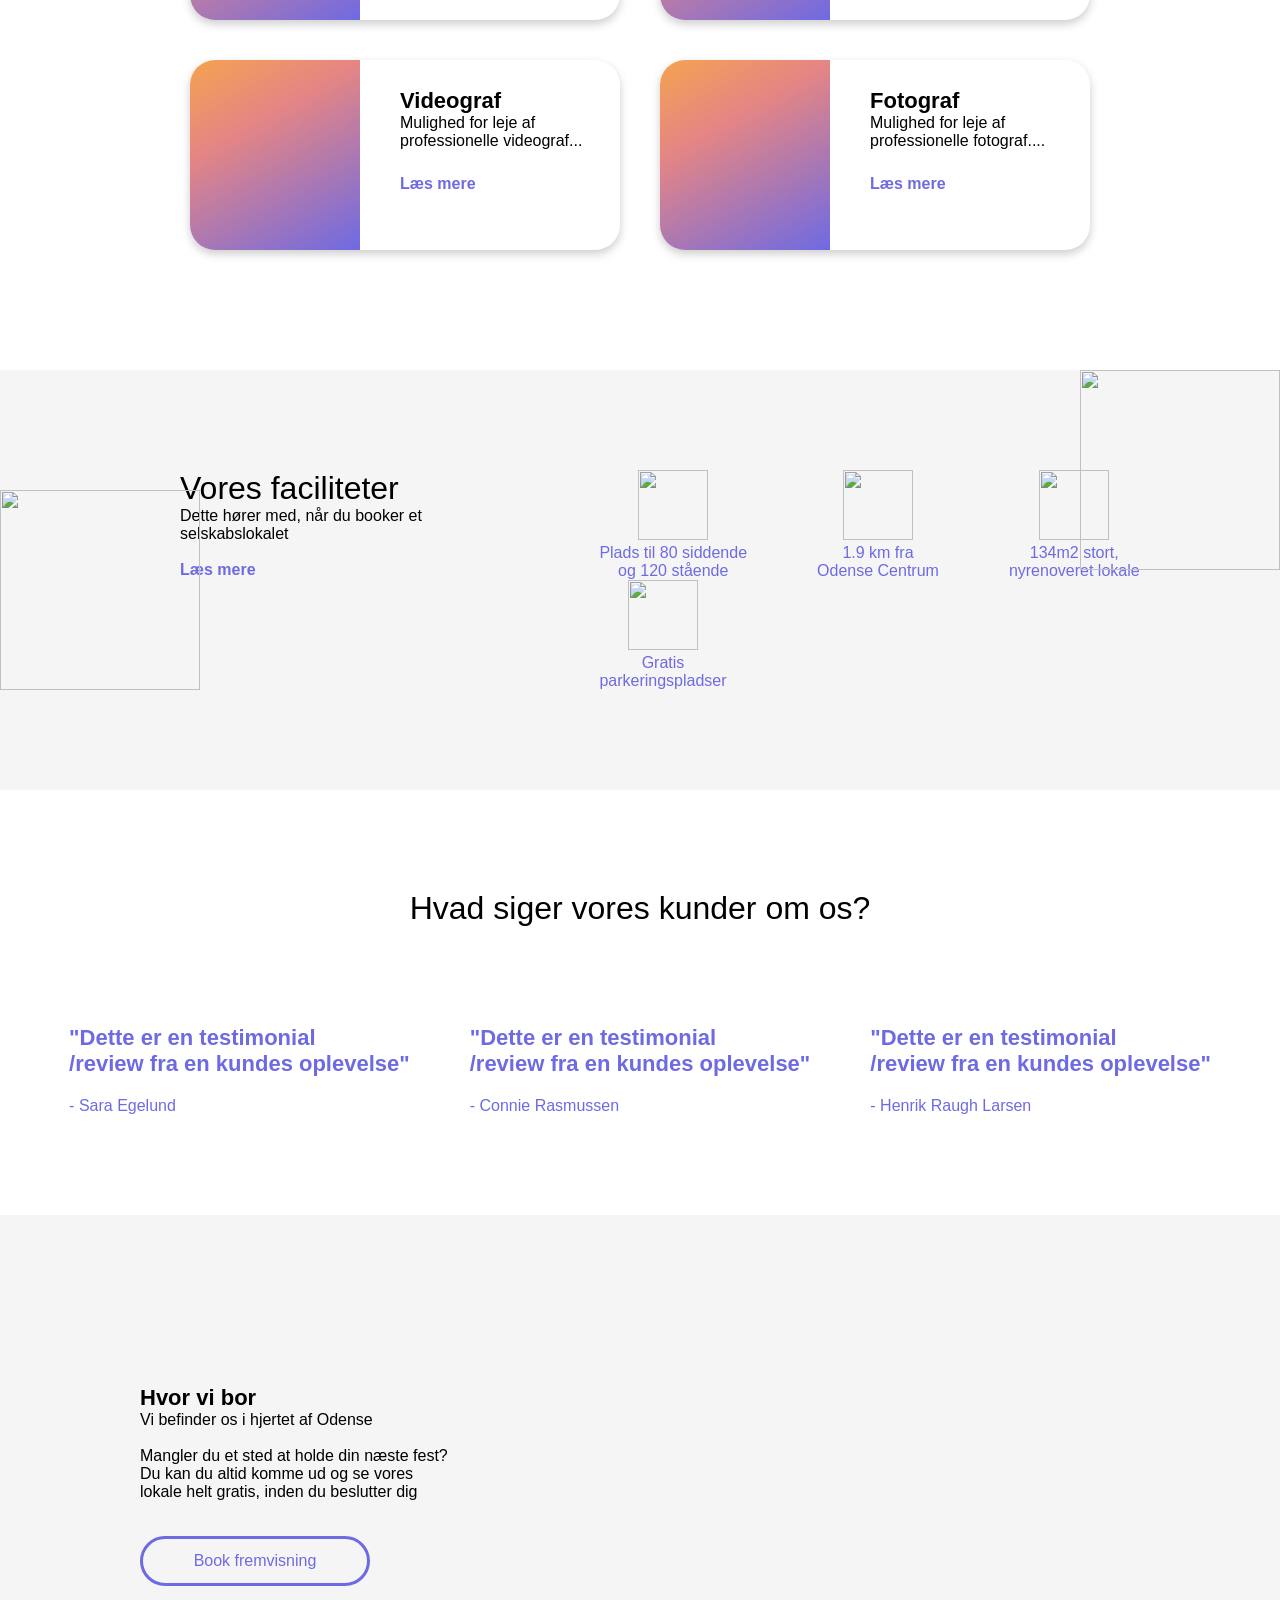
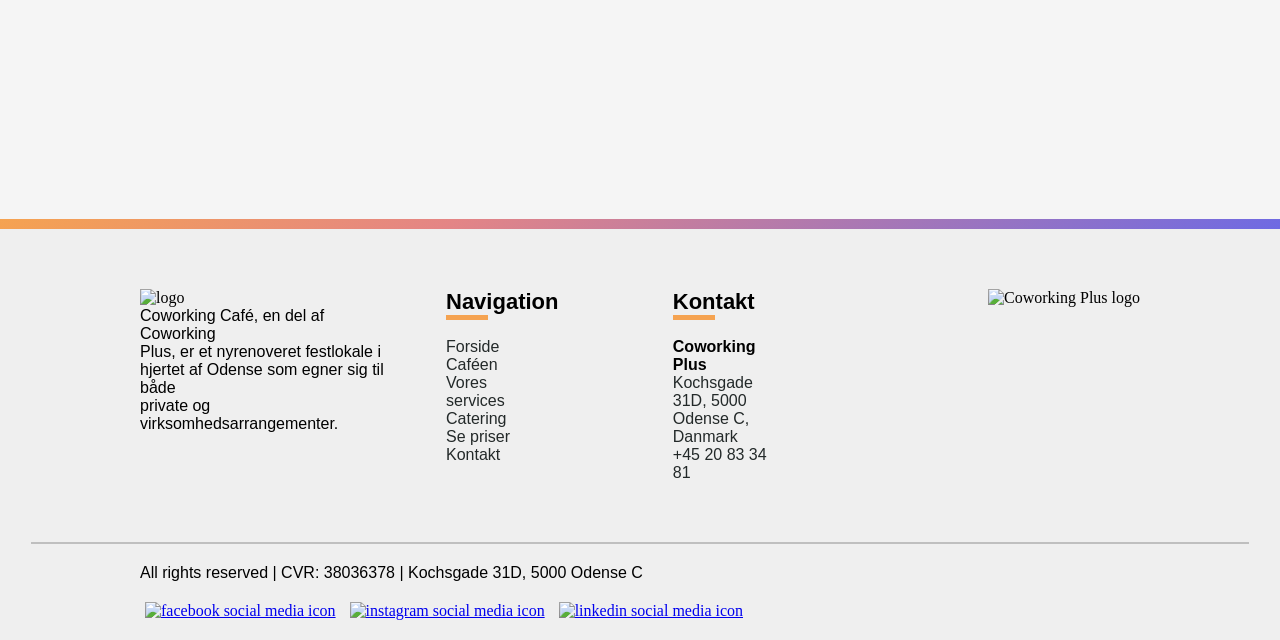
==== commit 8fa481ae: "Add files via upload" ====
--- a/index.html
+++ b/index.html
@@ -1,5 +1,5 @@
 <!DOCTYPE html>
-<html lang="da" dir="ltr">
+<html lang="en" dir="ltr">
   <head>
     <meta charset="utf-8">
     <link rel="stylesheet" href="style.css">
@@ -40,27 +40,26 @@
     <div class="hero-image">
       <div class="hero-readmore-container">
         <a href="#scroll">
-          <img src="ikoner/Arrow-down-white.svg" class="arrow-icon" alt="ikon">
+          <img src="ikoner/Arrow down white.svg" class="arrow-icon"></img>
           <p class="hover">Læs mere</p></a>
       </div>
-
       <div class="hero-overlay">
-        <h1>Plads i hjertet <br>
-          af Odense</h1>
-          <div id="intro-container">
-            <p>Stor fest, men ikke et stort hjem? Hos Coworking Café giver <br>
-              vi dig pladsen og mulighederne for at skabe den fest du står <br>
-              og drømmer om. Vores lokale står klar i hjertet af Odense, og <br>
-              venter på lige netop dig.</p>
-            </div>
-          <!--start of primary button-->
-          <a href="404.html">
-            <button type="button" name="button" class="primary"> Book nu </button></a>
-          <!--end of primary button-->
-          <!--start of tertiary button-->
-          <a href="services.html">
-            <button type="button" name="button" class="tertiary">Vores services</button></a>
-          <!--end of tertiary button-->
+        <div class="hero-overlay-text">
+          <h1>Plads i hjertet <br>
+            af Odense</h1>
+          <p>Stor fest, men ikke et stort hjem? Hos Coworking Café giver <br>
+            vi dig pladsen og mulighederne for at skabe den fest du står <br>
+            og drømmer om. Vores lokale står klar i hjertet af Odense, og <br>
+            venter på lige netop dig.</p>
+            <!--start of primary button-->
+            <a href="404.html">
+              <button type="button" name="button" class="primary"> Book nu </button></a>
+            <!--end of primary button-->
+            <!--start of tertiary button-->
+            <a href="services.html">
+              <button type="button" name="button" class="tertiary">Vores services</button></a>
+            <!--end of tertiary button-->
+        </div>
       </div>
       <div class="header-bar" id="scroll">
       </div>
@@ -83,7 +82,7 @@
     <section class="main-section">
       <div class="service-card">
         <div class="service-icon">
-          <img src="ikoner/services/white/icon-fork.svg" alt="ikon">
+          <img src="ikoner/services/white/icon-fork.svg" alt="">
         </div>
         <div class="text-right">
           <h4>Catering</h4>
@@ -97,7 +96,7 @@
 
       <div class="service-card">
         <div class="service-icon">
-          <img src="ikoner/services/white/icon-celebration.svg" alt="ikon">
+          <img src="ikoner/services/white/icon-celebration.svg" alt="">
         </div>
         <div class="text-right">
           <h4>Oppyntning</h4>
@@ -111,7 +110,7 @@
 
       <div class="service-card">
         <div class="service-icon">
-          <img src="ikoner/services/white/icon-cleaning.svg" alt="ikon">
+          <img src="ikoner/services/white/icon-cleaning.svg" alt="">
         </div>
         <div class="text-right">
           <h4>Rengøring</h4>
@@ -125,7 +124,7 @@
 
       <div class="service-card">
         <div class="service-icon">
-          <img src="ikoner/services/white/icon-laptop.svg" alt="ikon">
+          <img src="ikoner/services/white/icon-laptop.svg" alt="">
         </div>
         <div class="text-right">
           <h4>AV- & IT-udstyr</h4>
@@ -139,7 +138,7 @@
 
       <div class="service-card">
         <div class="service-icon">
-          <img ID="video-icon" src="ikoner/services/white/icon-video.svg" alt="ikon">
+          <img ID="video-icon" src="ikoner/services/white/icon-video.svg" alt="">
         </div>
         <div class="text-right">
           <h4>Videograf</h4>
@@ -153,7 +152,7 @@
 
       <div class="service-card">
         <div class="service-icon">
-          <img src="ikoner/services/white/icon-camera.svg" alt="ikon">
+          <img src="ikoner/services/white/icon-camera.svg" alt="">
         </div>
         <div class="text-right">
           <h4>Fotograf</h4>
@@ -187,25 +186,25 @@
   <!--start of icons !-->
   <div class="column">
     <div class="people">
-      <img src="Ikoner/faciliteter/gradient/icon-people.svg" class="people-icon" alt="ikon">
+      <img src="Ikoner/faciliteter/gradient/icon-people.svg" class="people-icon"></img>
          <p>Plads til 80 siddende <br>
        og 120 stående</p>
     </div>
 
     <div class="shoppingbag">
-      <img src="Ikoner/faciliteter/gradient/icon-shoppingbag.svg" class="shoppingbag-icon" alt="ikon">
+      <img src="Ikoner/faciliteter/gradient/icon-shoppingbag.svg" class="shoppingbag-icon"></img>
         <p> 1.9 km fra <br>
           Odense Centrum</p>
     </div>
 
     <div class="building">
-      <img src="Ikoner/faciliteter/gradient/icon-building.svg" class="building-icon" alt="ikon">
+      <img src="Ikoner/faciliteter/gradient/icon-building.svg" class="building-icon"></img>
         <p> 134m2 stort, <br>
           nyrenoveret lokale</p>
     </div>
 
       <div class="parking">
-        <img src="Ikoner/faciliteter/gradient/icon-parking.svg" class="parking-icon" alt="ikon">
+        <img src="Ikoner/faciliteter/gradient/icon-parking.svg" class="parking-icon"></img>
            <p> Gratis <br>
          parkeringspladser</p>
       </div>
@@ -214,11 +213,11 @@
 
   <!--start of flowers image -->
     <div class="flower-top">
-      <img src="Ikoner/blomster/gradient/flower-top.svg" class="flower-top" alt="ikon">
+      <img src="Ikoner/blomster/gradient/flower-top.svg" class="flower-top"></img>
     </div>
 
     <div class="flower-down">
-      <img src="Ikoner/blomster/gradient/flower-down.svg" class="flower-down" alt="ikon">
+      <img src="Ikoner/blomster/gradient/flower-down.svg" class="flower-down"></img>
     </div>
   </div>
     <!--end of flowers -->
@@ -232,21 +231,21 @@
 
       <div class="testimonial-row">
           <div class="testimonial-card">
-            <img src="ikoner/testimonials/icon-qoutes.svg" alt="ikon">
+            <img src="ikoner/testimonials/icon-qoutes.svg" alt="">
             <h4>"Dette er en testimonial <br>
               /review fra en kundes oplevelse"</h4>
               <p>- Sara Egelund </p>
           </div>
 
           <div class="testimonial-card">
-            <img src="ikoner/testimonials/icon-qoutes.svg" alt="ikon">
+            <img src="ikoner/testimonials/icon-qoutes.svg" alt="">
             <h4>"Dette er en testimonial <br>
               /review fra en kundes oplevelse"</h4>
               <p>- Connie Rasmussen</p>
           </div>
 
           <div class="testimonial-card">
-            <img src="ikoner/testimonials/icon-qoutes.svg" alt="ikon">
+            <img src="ikoner/testimonials/icon-qoutes.svg" alt="">
             <h4>"Dette er en testimonial <br>
               /review fra en kundes oplevelse"</h4>
               <p>- Henrik Raugh Larsen </p>
--- a/style.css
+++ b/style.css
@@ -7,32 +7,31 @@
 @import url('https://fonts.googleapis.com/css2?family=Heebo:wght@400;500;700&display=swap');
 h1{
   font-family: 'Heebo', sans-serif;
-  font-size: 4.43vw;
+  font-size: 68px;
   font-weight: 700;
 }
 
 h2{
   font-family: 'Heebo', sans-serif;
-  font-size: 3.1vw;
+  font-size: 48px;
   font-weight: 700;
 }
 
 h3{
   font-family: 'Heebo', sans-serif;
-  font-size: 2.1vw;
+  font-size: 32px;
   font-weight: 500;
-  margin-bottom: 10px;
 }
 
 h4{
   font-family: 'Heebo', sans-serif;
-  font-size: 1.44vw;
+  font-size: 22px;
   font-weight: 700;
 }
 
 h5{
   font-family: 'Heebo', sans-serif;
-  font-size: 1.44vw;
+  font-size: 22px;
   font-weight: 400;
 }
 
@@ -257,7 +256,8 @@
   background-position: center;
   background-repeat: no-repeat;
   background-size: cover;
-  height: 21%;
+  font-family: Arial, Helvetica, sans-serif;
+  height: 40%;
   margin: 0;
   position: relative;
 }
@@ -265,22 +265,26 @@
 .subheader-overlay{
   color: #FFFFFF;
   height: auto;
-  padding: 125px 0px 70px 00px;
+  padding: 150px 0px 70px 0px;
   position: absolute;
   text-align: center;
   width: 100%;
 }
 
 .subheader-bar{
-  background-color: #FFFFFF;
+  background-color: #ffffff;
   border-top-left-radius: 34px;
   border-top-right-radius: 34px;
-  height: 50px;
+  height: 100px;
   position: absolute;
-  top: 16%;
+  top: 36%;
   width: 100%;
 }
 
+.section-title{
+  margin: 0px 0px 100px 0px;
+  text-align: center;
+}
   /*end of subheader*/
 
 
@@ -425,20 +429,19 @@
 .hero-overlay{
   background: rgba(35, 41, 41, 0.5);
   color: #FFFFFF;
-  height: 80%;
-  padding: 140px 140px 0px 140px;
+  height: 99%;
+  padding: 0px 140px 0px 140px;
   position: absolute;
   text-shadow: rgba(35, 41, 41, 0.2);
-  width: 38%;
+  width: 30%;
 }
 
 .hero-overlay button{
   margin: 50px 35px 0px 0px;
 }
 
-#intro-container {
-  max-height: 95px;
-  width: 450px;
+.hero-overlay-text{
+  padding-top: 180px;
 }
 
 /*scroll down*/
@@ -479,7 +482,7 @@
 }
 
 .section-title{
-  margin: 20px 0px 50px 0px;
+  margin: 100px 0px 100px 0px;
   text-align: center;
 }
 
@@ -673,10 +676,6 @@
   width: 40%;
   }
 
-#cafe-textbox {
-  margin-top: 15px;
-}
-
 .facility-container2 {
   border-left: #D3D4D4 solid 1px;
   display: flex;
@@ -762,7 +761,6 @@
   display: block;
   height: 700px;
   text-align: center;
-  width: 100%;
 }
 
 /*start of image gallery*/
@@ -780,14 +778,12 @@
   display: flex;
   flex-direction: column;
   height: 600px;
-  width: 100%;
+  width: auto;
 }
 
 .images-container-mini2 {
   display: flex;
   flex-direction: row;
-  height: 255px;
-  width: 100%;
 }
 
 .img1 {
@@ -808,7 +804,7 @@
   border: solid 10px #FFFFFF;
   height: 255px;
   object-fit: fill;
-  width: 100%;
+  width: auto;
 }
 
 .img4 {
@@ -915,10 +911,11 @@
   box-shadow: 0px 3px 6px #D6D6D6;
   display: flex;
   flex-direction: column;
-  height: 300px;
-  margin: 30px 15px 0px 15px;
+  height: 330px;
+  margin-top: 70px;
+  margin: 70px 15px 0px 15px;
   padding: 20px;
-  width: 210px;
+  width: 240px;
 
 }
 .services-container {
@@ -1013,11 +1010,6 @@
 /*end of catering info*/
 
 /*start of menus*/
-.flower-container {
-    width: 50%;
-  height: 700px;
-}
-
 .flowers1 {
   height: 650px;
   left: 50%;
@@ -1026,7 +1018,6 @@
   text-align: center;
   top: 50%;
   transform: translate(-50%, -50%);
-  width: 100%;
 }
 
 .flowers2 {
@@ -1036,8 +1027,7 @@
   position: relative;
   text-align: center;
   top: 50%;
-  transform: translate(-30%, -50%);
-  width: 100%;
+  transform: translate(-50%, -50%);
 }
 
 .food1 {
@@ -1046,7 +1036,8 @@
   object-fit: cover;
 }
 
-.food-image-container {
+.food-image-container
+  {
   width: 50%;
   height: 700px;
 }
@@ -1058,7 +1049,7 @@
   width: 100%;
 }
 
-#menu-container {
+.menu-container {
   display: flex;
   flex-direction: column;
 }
@@ -1077,6 +1068,7 @@
   padding-top: 15px;
 }
 
+
 .menu-text-container
   {
   height: 700px;
@@ -1085,33 +1077,27 @@
 }
 
 .menu-text-wrapper {
-  flex-wrap: wrap;
-  height: 700px;
-  margin: 35px 30px 0px 30px;
-  position: absolute;
-  text-align: center;
-  transform: translate(0%, -100%);
-  width: 45%;
-}
-
-.menu-text-wrapper2 {
-  flex-wrap: wrap;
-  height: 700px;
-  margin: 35px 30px 0px 30px;
-  position: absolute;
-  text-align: center;
-  transform: translate(0%,-102%);
-  width: 45%;
-}
-
-.menu-text-wrapper3 {
-  flex-wrap: wrap;
   height: 700px;
   margin-top: 35px;
   position: absolute;
   text-align: center;
-  transform: translate(0%, -100%);
-  width: 50%;
+  transform: translate(25%, -100%);
+}
+
+.menu-text-wrapper2 {
+  height: 700px;
+  margin-top: 35px;
+  position: absolute;
+  text-align: center;
+  transform: translate(25%,-102%);
+}
+
+.menu-text-wrapper3 {
+  height: 700px;
+  margin-top: 35px;
+  position: absolute;
+  text-align: center;
+  transform: translate(33.5%, -100%);
 }
 
 .menu-top {
@@ -1283,7 +1269,7 @@
 .contact-text{
   color: #FFFFFF;
   font-family: 'Heebo', sans-serif;
-  font-size: 2.1vw;
+  font-size: 32px;
   font-weight: 500;
 }
 /*end of styled text*/
@@ -1329,8 +1315,8 @@
 
 .contact-img  {
   height: 700px;
-  object-fit: cover;
-  width: 100%;
+  object-fit: contain;
+  width: auto;
 }
 
 .contact-image-container {
@@ -1345,32 +1331,22 @@
 .contact-info-container {
   display: flex;
   flex-direction: column;
-  margin-left: 25px;
-  margin-right: 25px  ;
   position: absolute;
   text-align: center;
 }
 
-.contact-icon-container {
+.contact-icon {
+  height: auto;
   width: 50px;
-  height: 50px;
-}
-
-.contact-icon {
-  height: 50px;
-  object-fit: contain;
-  width: 100%;
-
 }
 
 .contact-icon2 {
-  padding-top: 7px;
-  height: 100%;
+  height: auto;
   width: 50px;
 }
 
 .contact-icon3 {
-  height: 100%;
+  height: auto;
   width: 45px;
 }
 .contact-subtitles {
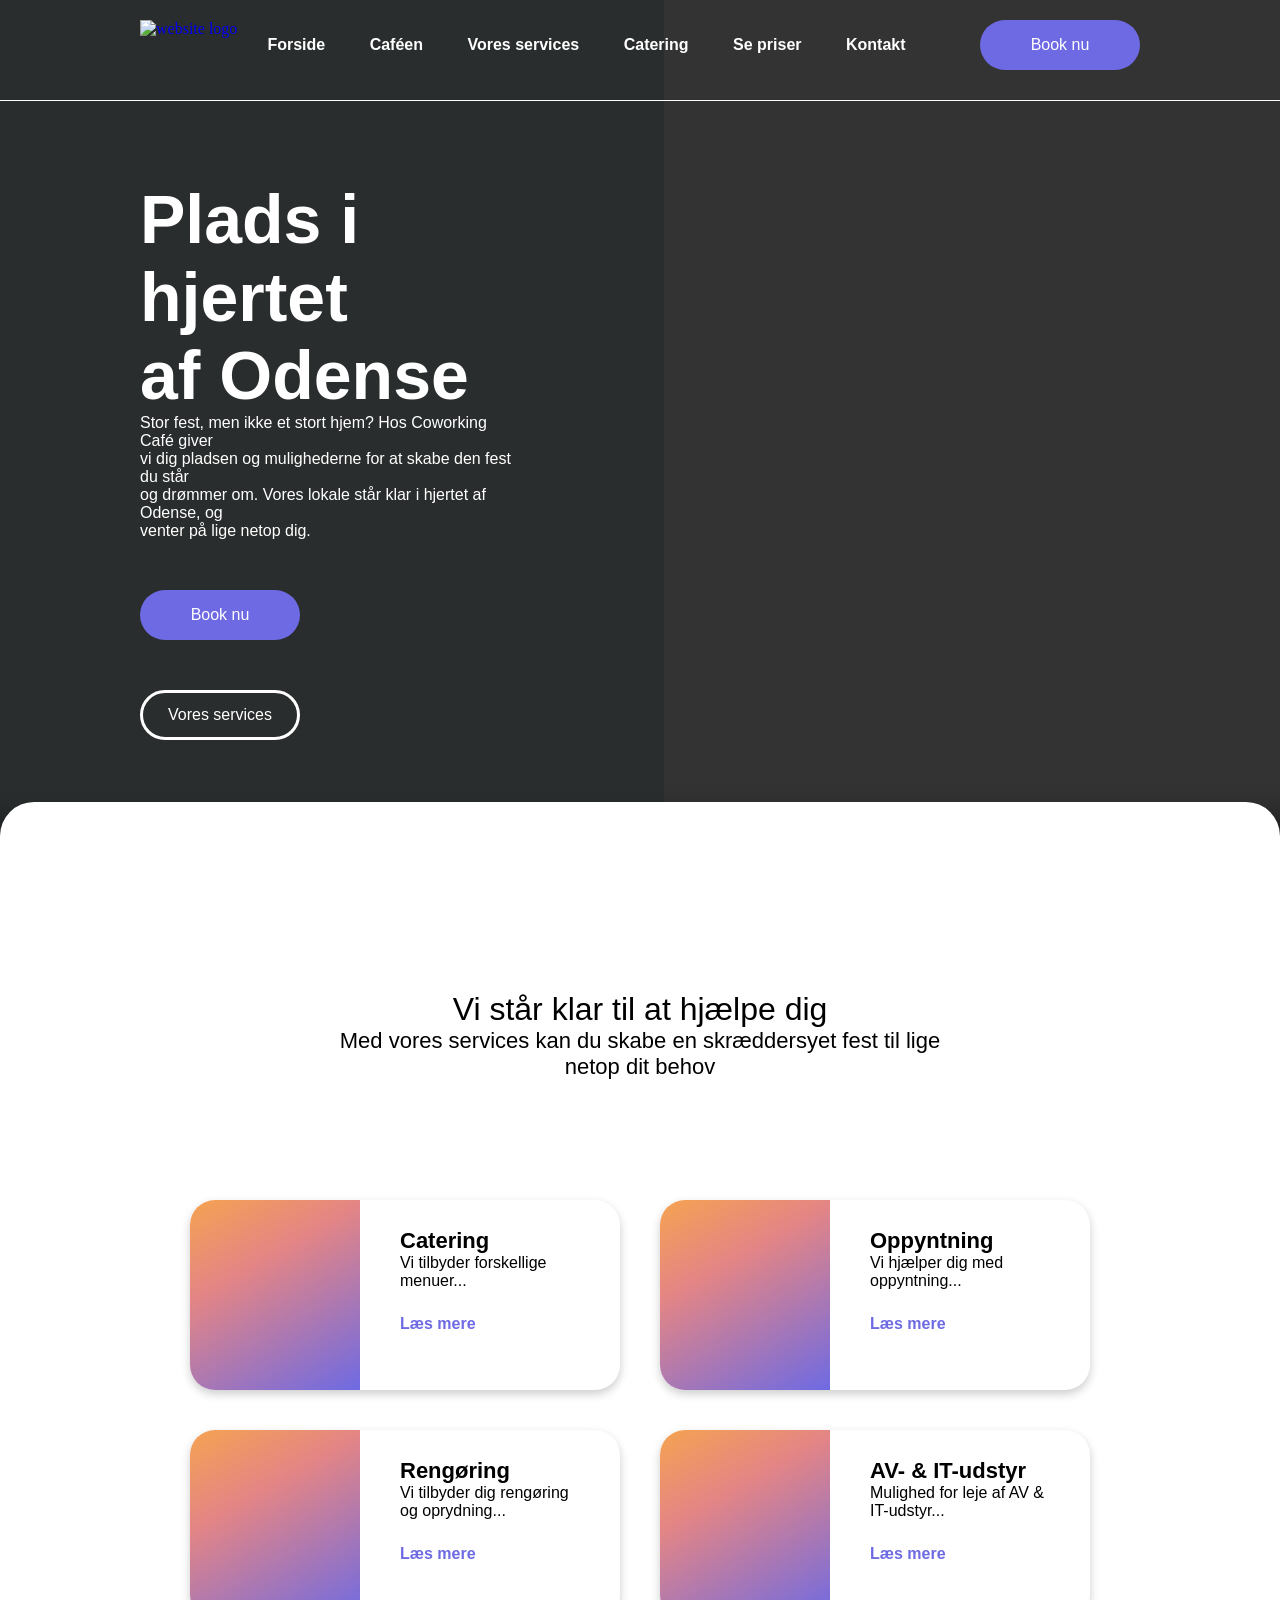
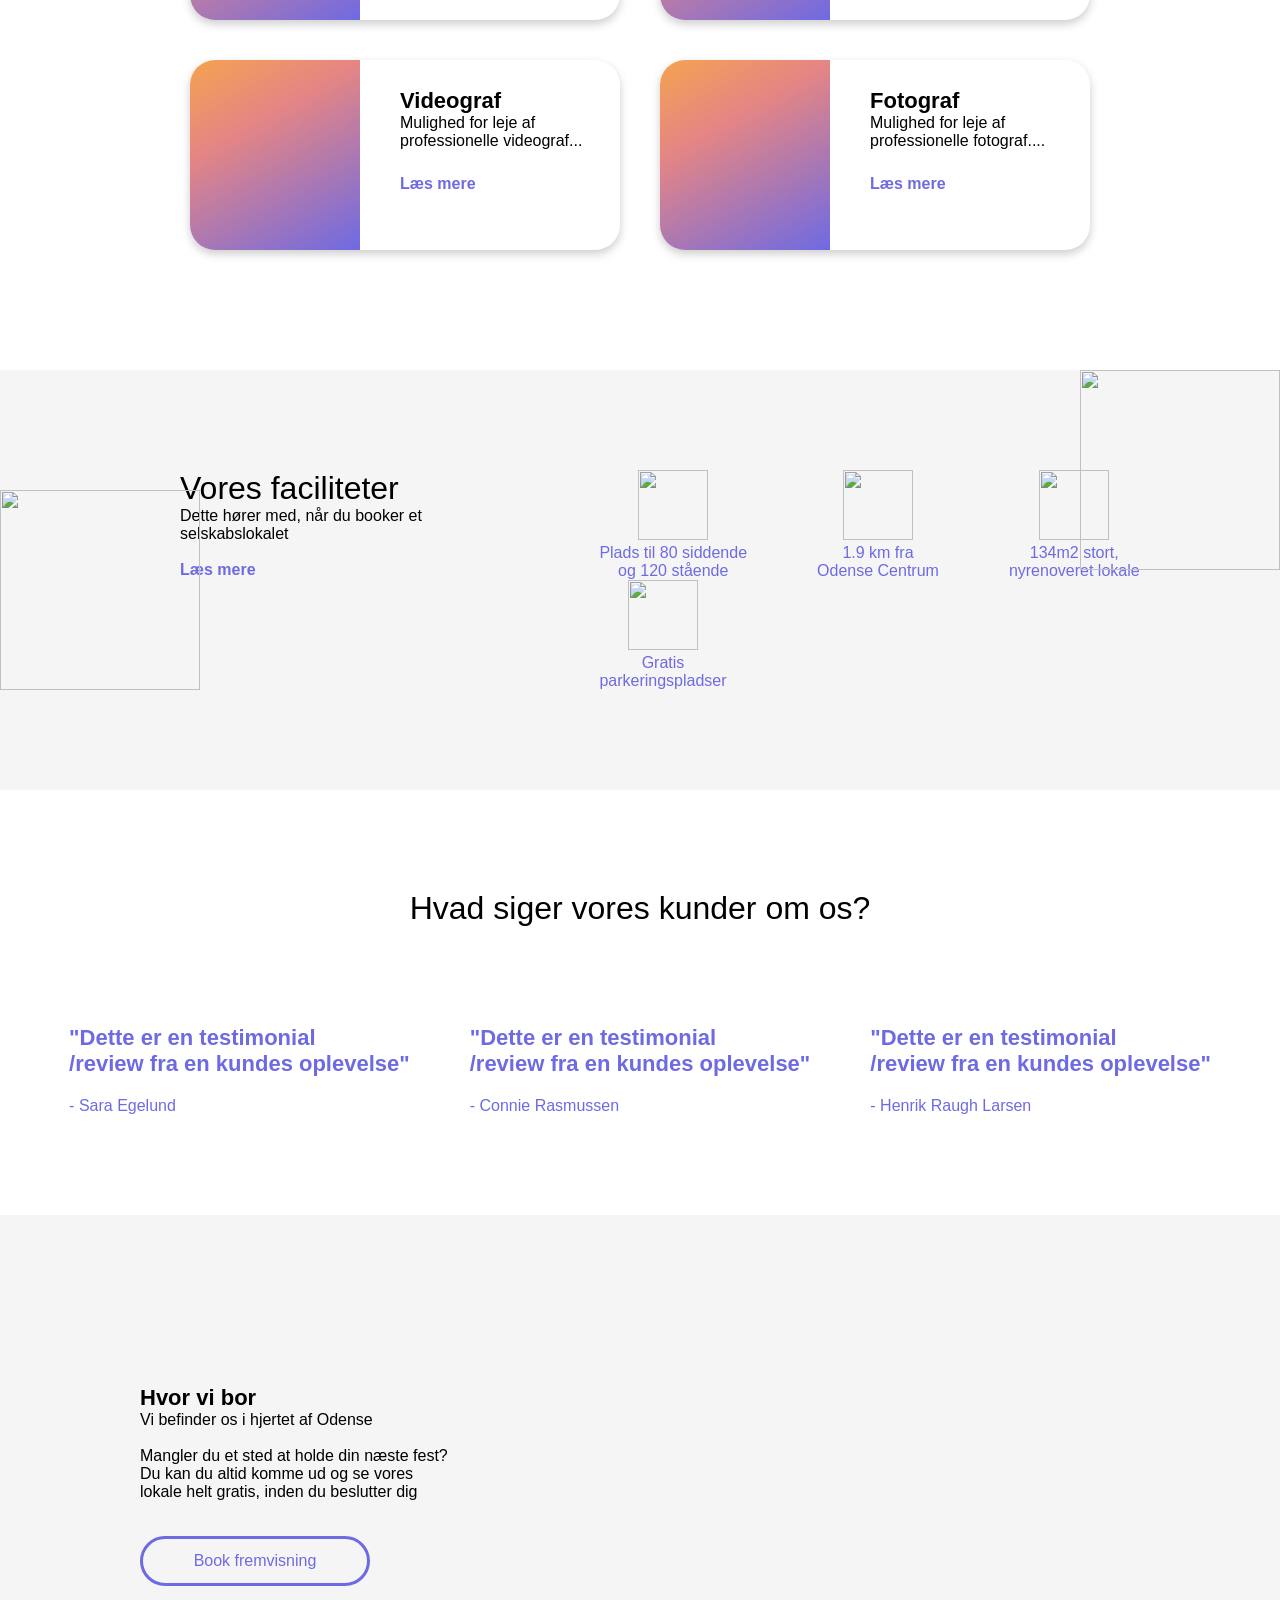
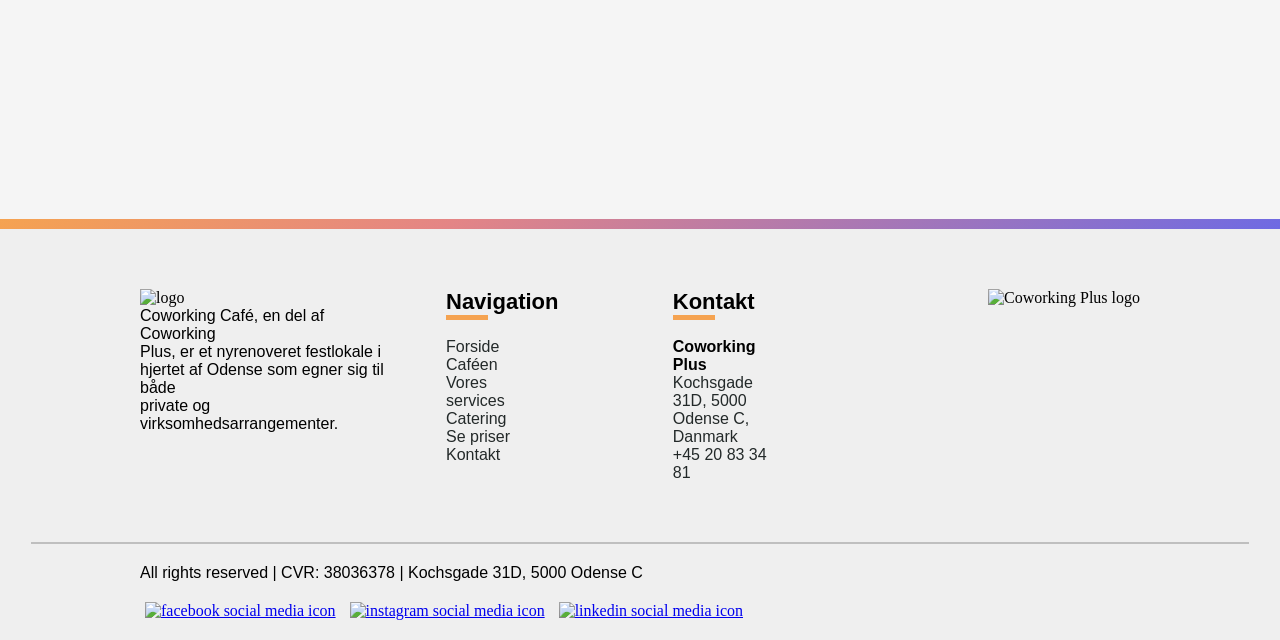
==== commit 7a076b4a: "Add files via upload" ====
--- a/index.html
+++ b/index.html
@@ -8,7 +8,7 @@
   <body>
     <!--start of navigation-->
     <nav>
-      <a href="index.html"><img src="ikoner/logo/logo-coworking.svg" alt="website logo"></a>
+      <a href="index.html"><img src="ikoner/logo/logo-new-white.svg" alt="website logo"></a>
       <ul class="nav-links">
         <li>
           <a href="index.html">Forside</a>
@@ -37,7 +37,10 @@
 
 
     <!--start of hero section-->
-    <div class="hero-image">
+    <div class="hero-section">
+      <video loop="true" autoplay="autoplay" controls muted class="hero-video">
+        <source src="FinalCwC.mp4" type="video/mp4">
+      </video>
       <div class="hero-readmore-container">
         <a href="#scroll">
           <img src="ikoner/Arrow down white.svg" class="arrow-icon"></img>
--- a/style.css
+++ b/style.css
@@ -415,8 +415,7 @@
   height: 100%;
 }
 
-.hero-image {
-  background-image: linear-gradient(150deg, rgba(245, 163, 81, 0.4), rgba(217, 82, 82, 0.4), rgba(110, 106, 227, 0.4)), url("img/hero-image.jpg");
+.hero-section {
   background-position: center;
   background-repeat: no-repeat;
   background-size: cover;
@@ -424,6 +423,18 @@
   height: 99%;
   margin: 0;
   position: relative;
+}
+
+.hero-video {
+  background-position: center;
+  background-repeat: no-repeat;
+  background-size: cover;
+  font-family: Arial, Helvetica, sans-serif;
+  height: 100%;
+  margin: 0;
+  object-fit: cover;
+  position: absolute;
+  width: 100%;
 }
 
 .hero-overlay{
@@ -767,45 +778,54 @@
 .images-container {
   display: flex;
   flex-direction: row;
-  height: 600px;
-  margin: 0px 140px 0px 140px;
-  justify-content: center;
-  text-align: center;
-  width: auto;
+  height: 550px;
+  margin-bottom: 100px;
+  margin-left: 130px;
+  width: 80%;
 }
 
 .images-container-mini {
   display: flex;
   flex-direction: column;
-  height: 600px;
-  width: auto;
+  height: 500px;
+  width: 80%;
 }
 
 .images-container-mini2 {
   display: flex;
   flex-direction: row;
+  height: 225px;
+  object-fit: fill;
+  width: 100%;
 }
 
 .img1 {
   border: solid 10px #FFFFFF;
-  height: 600px;
-  object-fit: contain;
-  width: auto;
+  height: 550px;
+  width: 100%;
 }
 
 .img2 {
   border: solid 10px #FFFFFF;
-  height: 325px;
+  height: 375px;
   object-fit: fill;
-  width: auto;
+  width: 100%;
 }
 
 .img3 {
-  border: solid 10px #FFFFFF;
-  height: 255px;
-  object-fit: fill;
-  width: auto;
-}
+  height: 210px;
+  margin: 10px;
+  width: 100%;
+}
+
+.img33 {
+  height: 210px;
+  margin-left: 10px;
+  margin-right: -10px;
+  margin-top: 10px;
+  width: 100%;
+}
+
 
 .img4 {
   height: 550px;
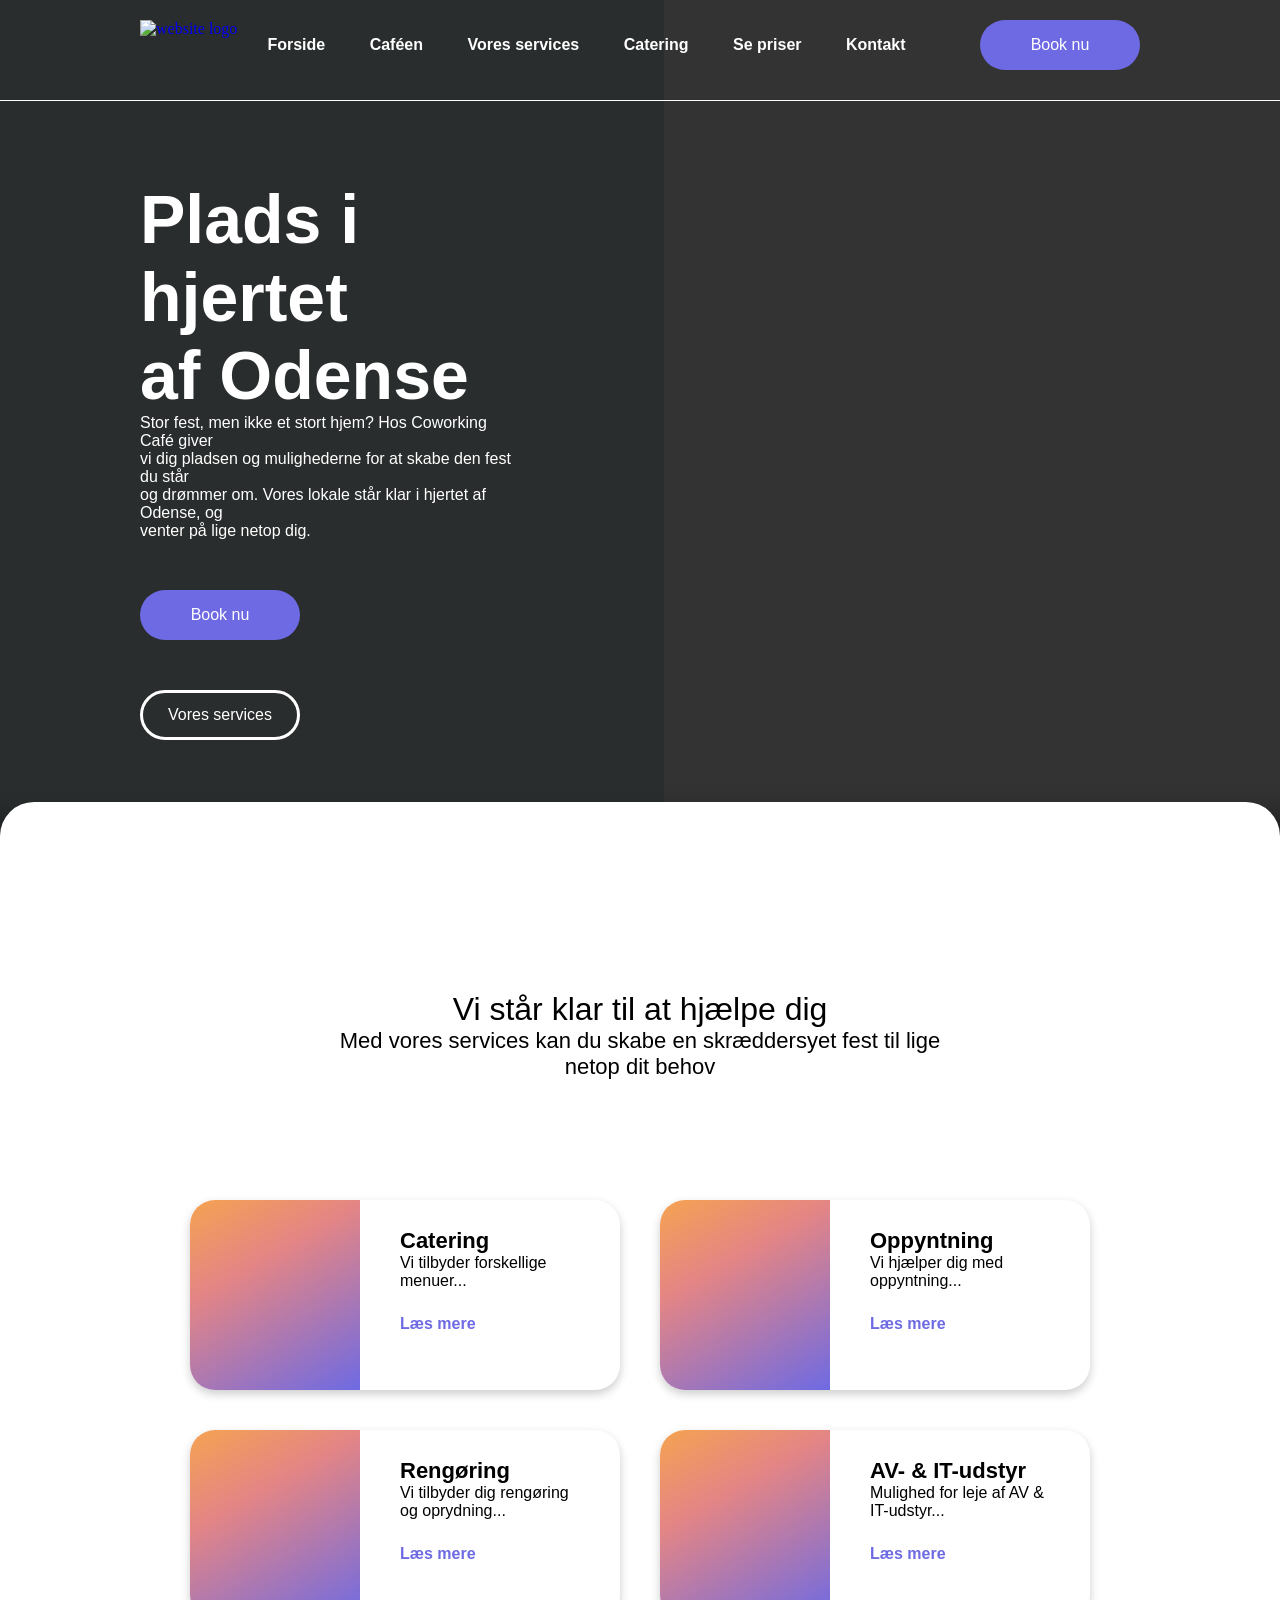
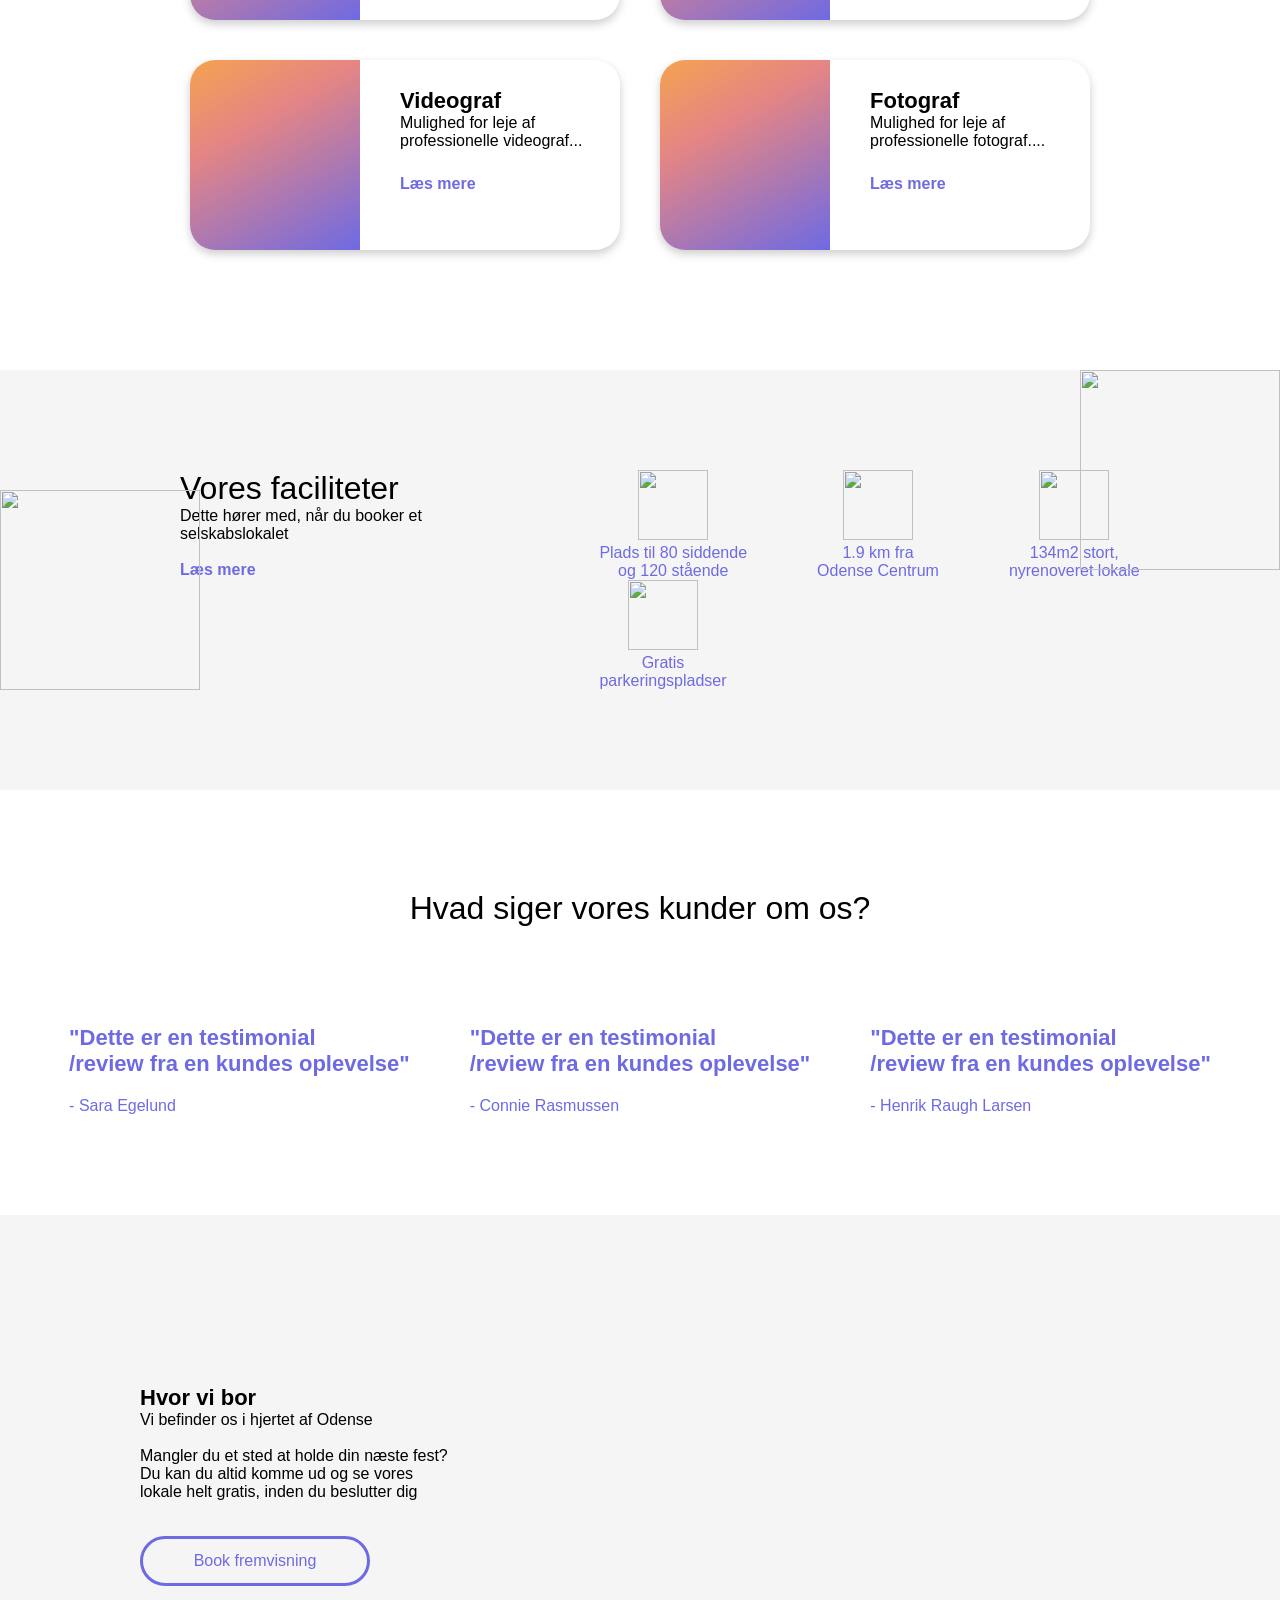
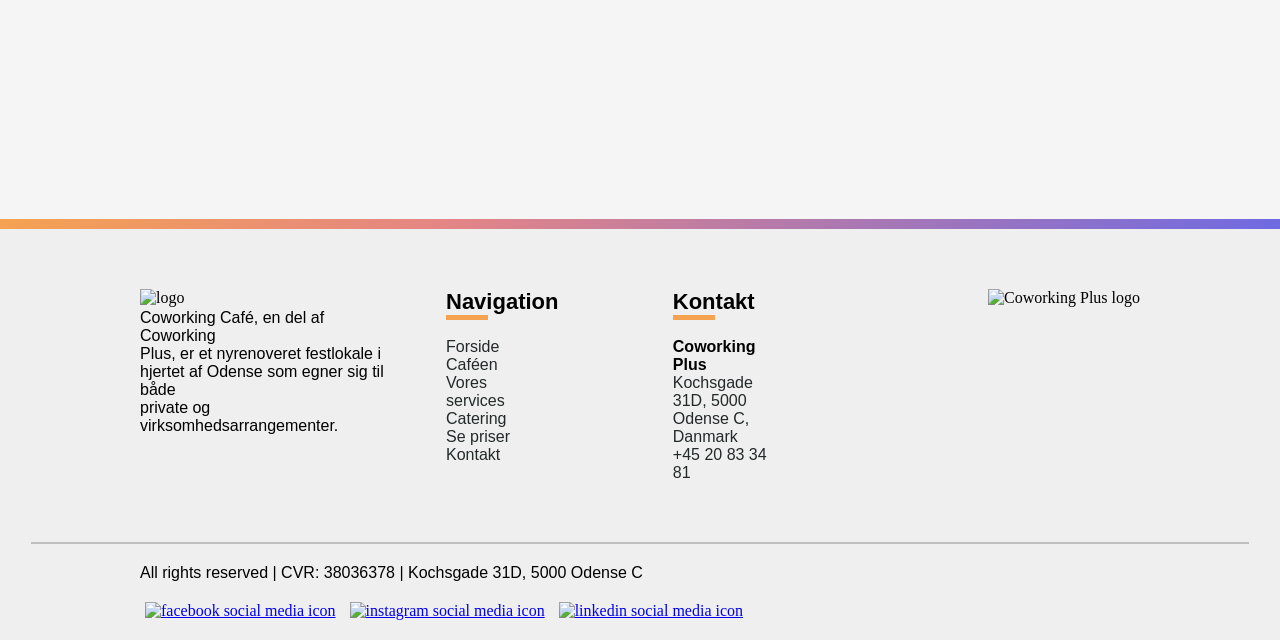
==== commit 2f23ee0a: "Add files via upload" ====
--- a/index.html
+++ b/index.html
@@ -291,7 +291,7 @@
       <div class="container">
         <!--first column-->
         <div class="footer-col1">
-          <img class="footer-logo" src="ikoner/logo/logo-coworking.svg" alt="logo" >
+          <img class="footer-logo" src="ikoner/logo/logo-new-orange.svg" alt="logo" >
           <p>Coworking Café, en del af Coworking <br>
           Plus, er et nyrenoveret festlokale i <br>
           hjertet af Odense som egner sig til både <br>
--- a/style.css
+++ b/style.css
@@ -331,6 +331,9 @@
   }
 
   .footer-logo{
+    height: 100px;
+    margin-bottom: 2px;
+    width: auto;
   }
 
   /*secound column*/
@@ -801,13 +804,13 @@
 
 .img1 {
   border: solid 10px #FFFFFF;
-  height: 550px;
+  height: 600px;
   width: 100%;
 }
 
 .img2 {
   border: solid 10px #FFFFFF;
-  height: 375px;
+  height: 370px;
   object-fit: fill;
   width: 100%;
 }
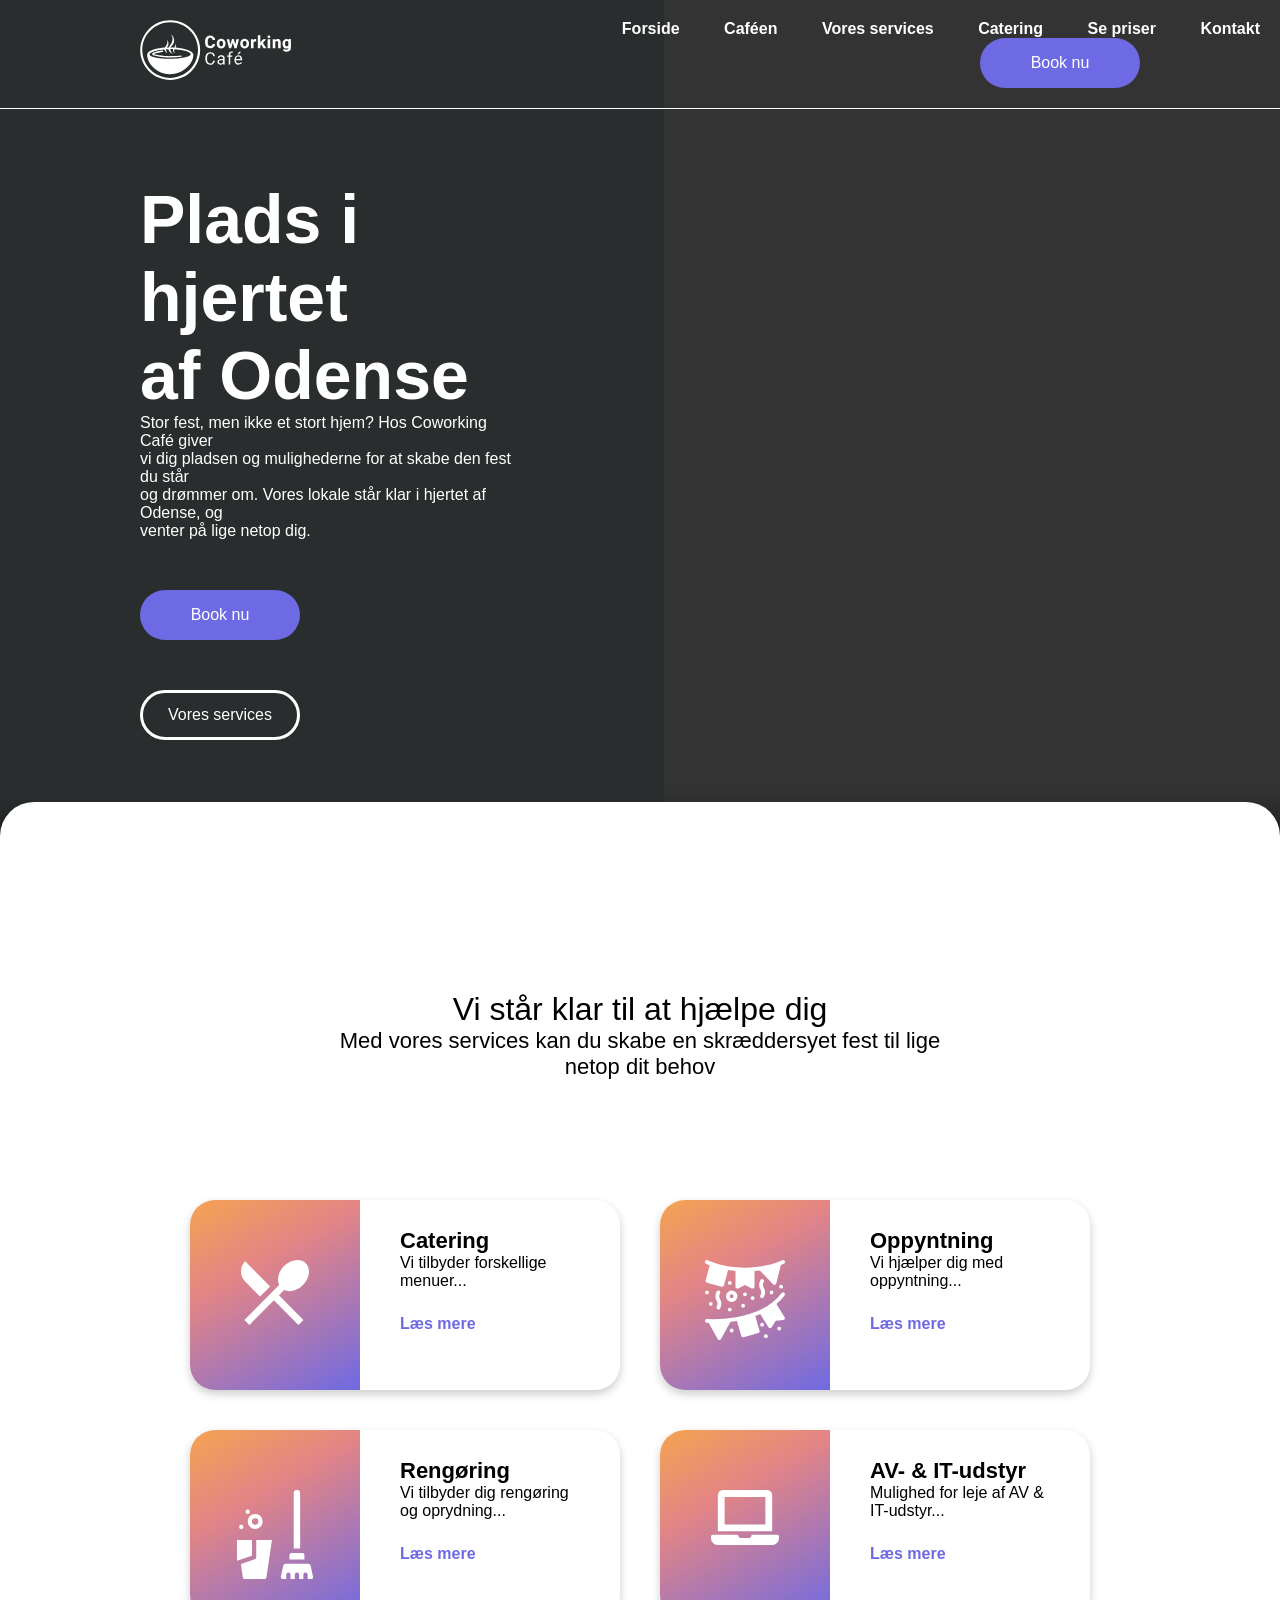
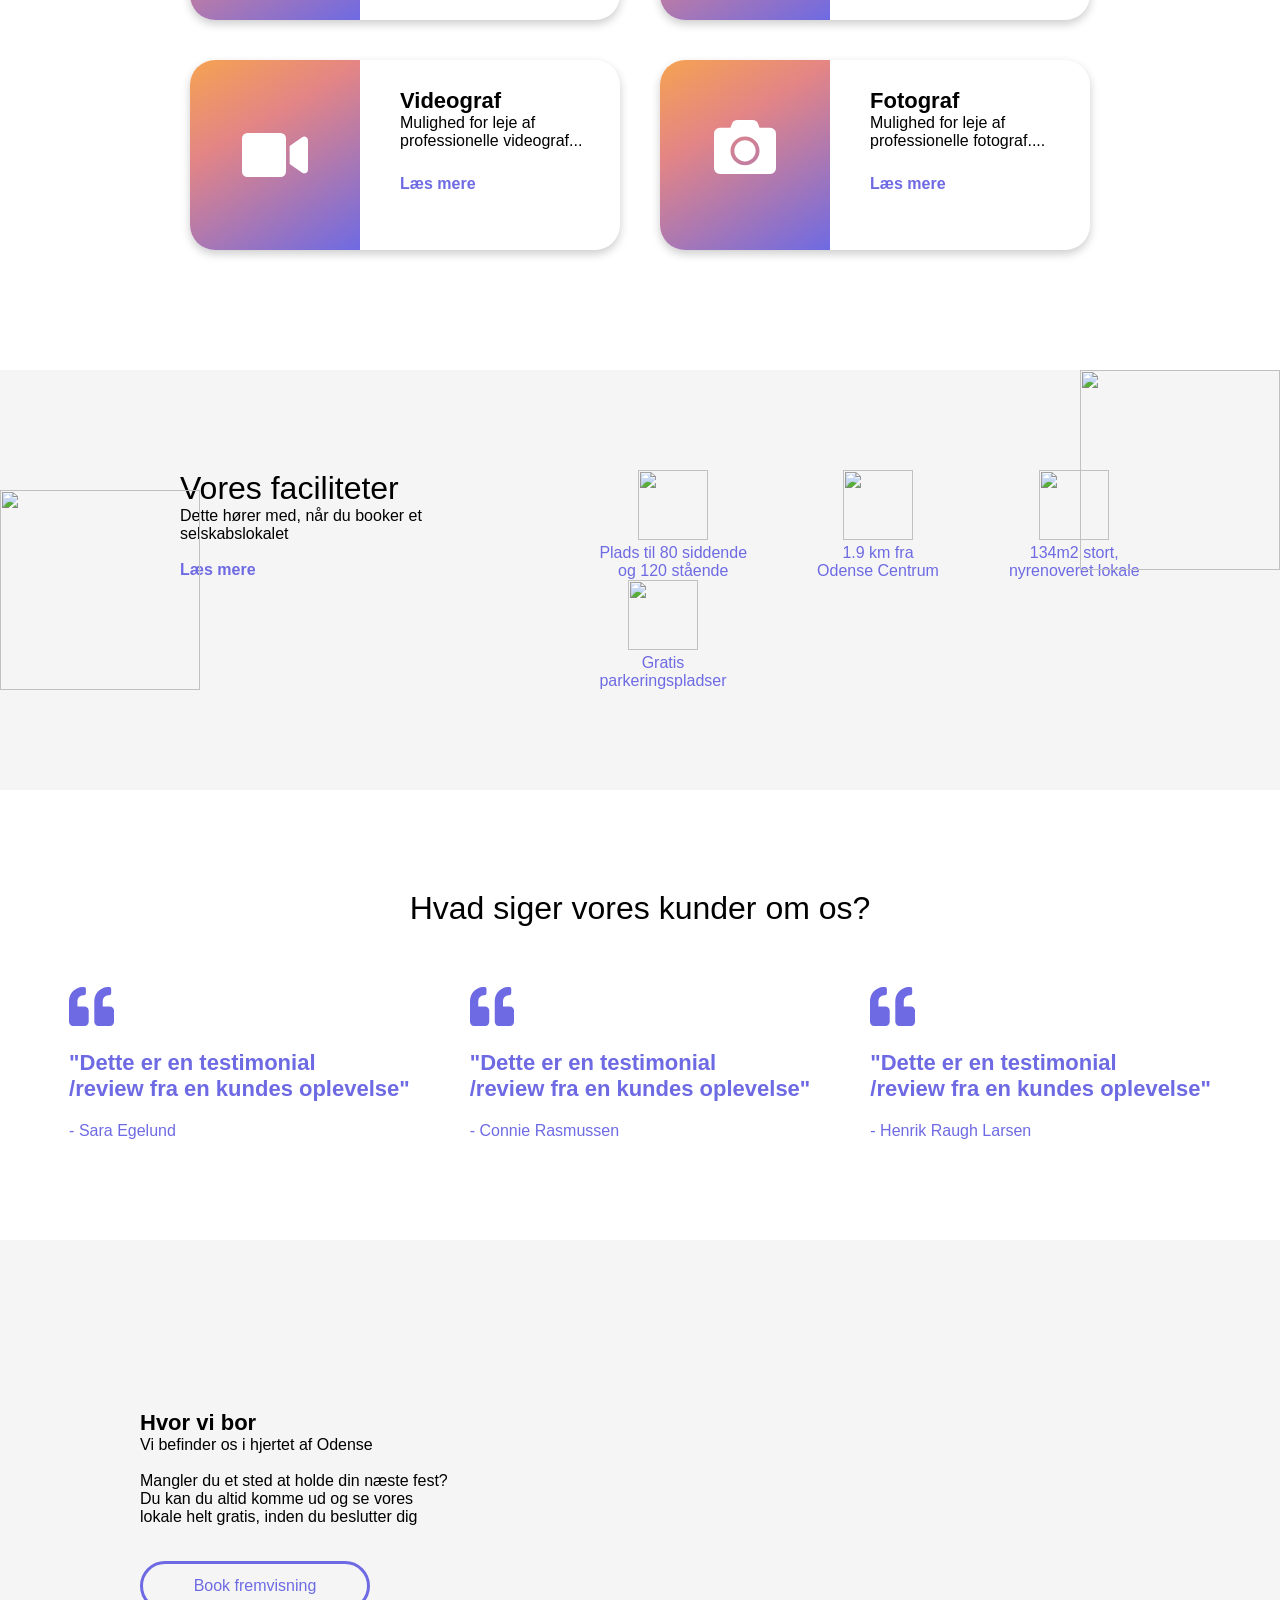
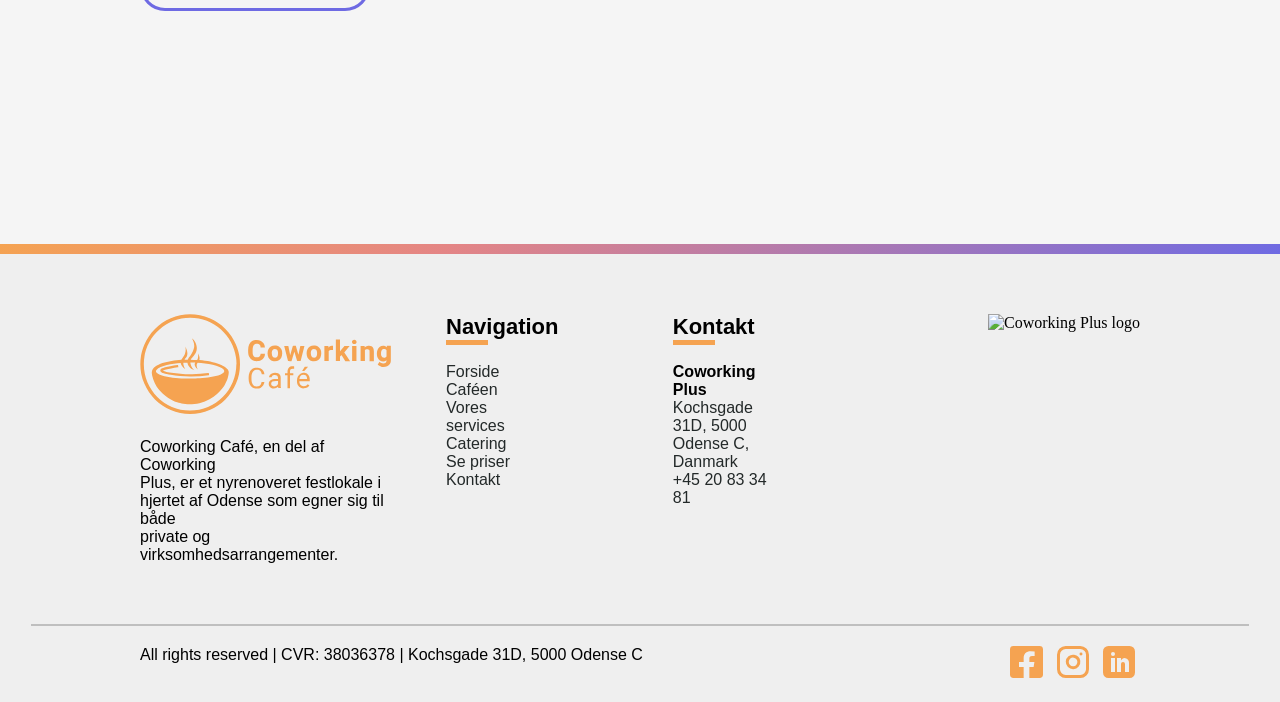
==== commit 55c43946: "Add files via upload" ====
--- a/index.html
+++ b/index.html
@@ -43,7 +43,7 @@
       </video>
       <div class="hero-readmore-container">
         <a href="#scroll">
-          <img src="ikoner/Arrow down white.svg" class="arrow-icon"></img>
+          <img src="ikoner/arrow-down-white.svg" class="arrow-icon"></img>
           <p class="hover">Læs mere</p></a>
       </div>
       <div class="hero-overlay">
--- a/style.css
+++ b/style.css
@@ -332,7 +332,7 @@
 
   .footer-logo{
     height: 100px;
-    margin-bottom: 2px;
+    margin-bottom: 20px;
     width: auto;
   }
 
@@ -810,7 +810,7 @@
 
 .img2 {
   border: solid 10px #FFFFFF;
-  height: 370px;
+  height: 375px;
   object-fit: fill;
   width: 100%;
 }
